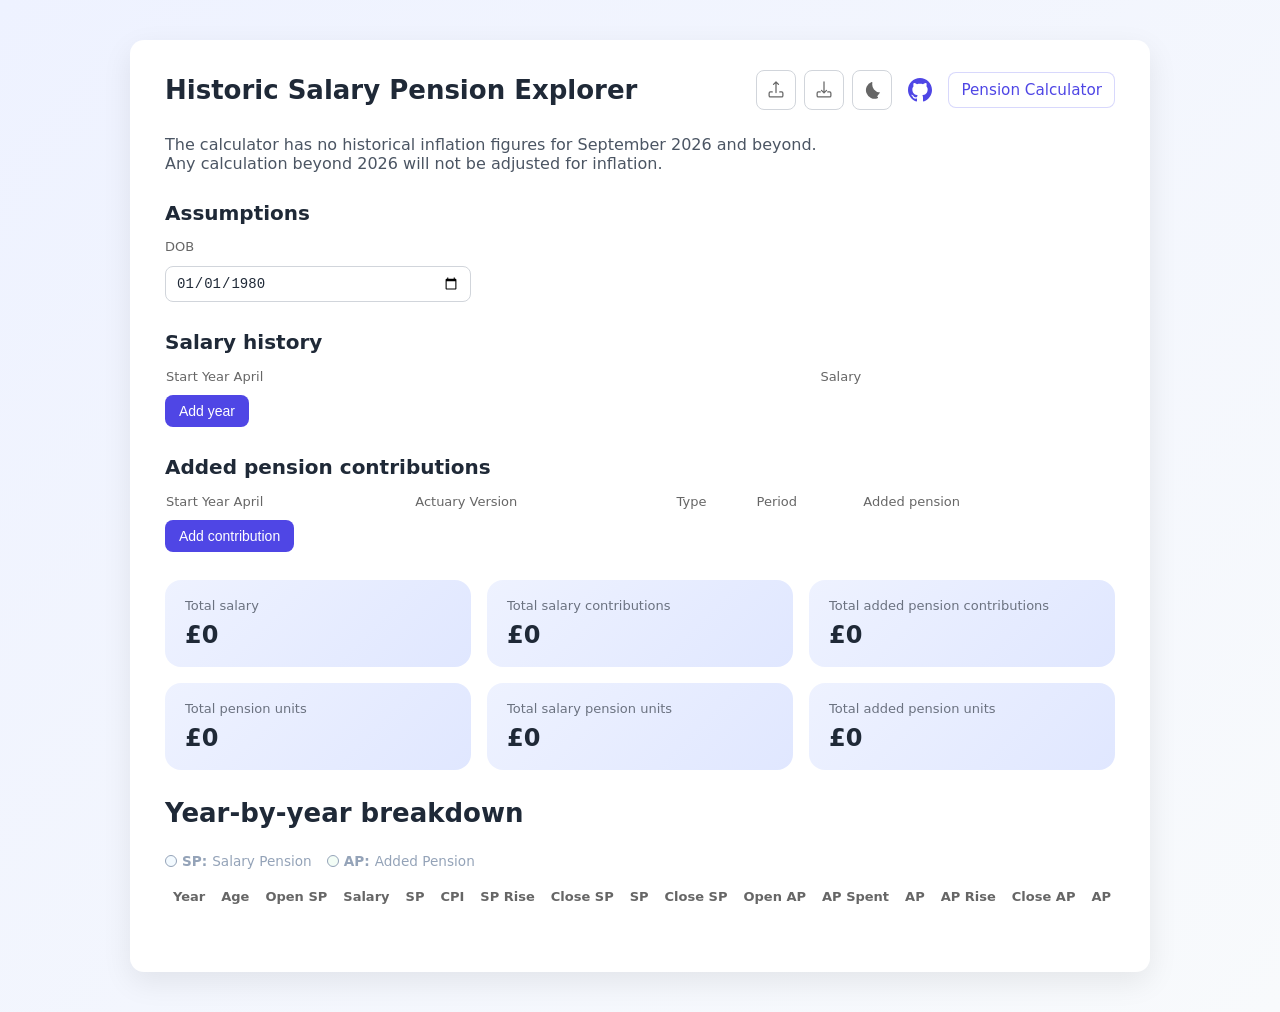
==== historic-salary/index.html @ 80016de7 "added historic contribution from pre 2019" ====
﻿<!DOCTYPE html>
<html lang="en">

<head>
    <meta charset="UTF-8">
    <meta name="viewport" content="width=device-width, initial-scale=1.0">
    <title>Historic Salary Pension Explorer</title>
    <link rel="stylesheet" href="./style.css">
</head>

<body>
    <div class="container">


        <div class="header">
            <h2>Historic Salary Pension Explorer</h2>
            <div style="display: flex; align-items: center; gap: 8px;">

                <!-- HIDDEN INPUT FOR IMPORT -->
                <input type="file" id="importFile" accept=".json" style="display: none;">

                <!-- IMPORT BUTTON -->
                <button type="button" class="theme-toggle" id="importBtn" title="Import Settings">
                    <svg viewBox="0 0 24 24" fill="currentColor" width="24" height="24">
                        <path
                            d="M11.47 1.72a.75.75 0 011.06 0l3 3a.75.75 0 01-1.06 1.06l-1.72-1.72V15a.75.75 0 01-1.5 0V4.06L9.53 5.78a.75.75 0 01-1.06-1.06l3-3zM3 15.75A2.25 2.25 0 015.25 13.5h2.25a.75.75 0 010 1.5H5.25a.75.75 0 00-.75.75v3c0 .414.336.75.75.75h13.5a.75.75 0 00.75-.75v-3a.75.75 0 00-.75-.75h-2.25a.75.75 0 010-1.5h2.25a2.25 2.25 0 012.25 2.25v3a2.25 2.25 0 01-2.25 2.25H5.25A2.25 2.25 0 013 18.75v-3z" />
                    </svg>
                </button>

                <!-- EXPORT BUTTON -->
                <button type="button" class="theme-toggle" id="exportBtn" title="Export Settings">
                    <svg viewBox="0 0 24 24" fill="currentColor" width="24" height="24">
                        <path
                            d="M12 1.5a.75.75 0 01.75.75V13.69l1.72-1.72a.75.75 0 111.06 1.06l-3 3a.75.75 0 01-1.06 0l-3-3a.75.75 0 111.06-1.06l1.72 1.72V2.25A.75.75 0 0112 1.5zM3 15.75A2.25 2.25 0 015.25 13.5h2.25a.75.75 0 010 1.5H5.25a.75.75 0 00-.75.75v3c0 .414.336.75.75.75h13.5a.75.75 0 00.75-.75v-3a.75.75 0 00-.75-.75h-2.25a.75.75 0 010-1.5h2.25a2.25 2.25 0 012.25 2.25v3a2.25 2.25 0 01-2.25 2.25H5.25A2.25 2.25 0 013 18.75v-3z" />
                    </svg>
                </button>

                <!-- EXISTING THEME TOGGLE -->
                <button type="button" class="theme-toggle" id="theme-toggle" title="Toggle dark mode">
                    <svg class="icon-moon" viewBox="0 0 24 24" fill="currentColor" width="24" height="24">
                        <path
                            d="M21.752 15.002A9.718 9.718 0 0112.478 3.34a.75.75 0 00-.926-.941A9.75 9.75 0 1018.6 21.867a.75.75 0 00-.849-1.865z" />
                    </svg>
                    <svg class="icon-sun" viewBox="0 0 24 24" fill="currentColor" width="24" height="24">
                        <path
                            d="M12 2.25a.75.75 0 01.75.75v2.25a.75.75 0 01-1.5 0V3a.75.75 0 01.75-.75zM7.5 12a4.5 4.5 0 119 0 4.5 4.5 0 01-9 0zm11.394-5.834a.75.75 0 00-1.06-1.06l-1.591 1.59a.75.75 0 101.06 1.061l1.591-1.59zM21.75 12a.75.75 0 01-.75.75h-2.25a.75.75 0 010-1.5H21a.75.75 0 01.75.75zM17.834 18.894a.75.75 0 001.06-1.06l-1.59-1.591a.75.75 0 10-1.061 1.06l1.59 1.591zM12 18a.75.75 0 01.75.75V21a.75.75 0 01-1.5 0v-2.25A.75.75 0 0112 18zM7.758 17.303a.75.75 0 00-1.061-1.06l-1.591 1.59a.75.75 0 001.06 1.061l1.591-1.59zM6 12a.75.75 0 01-.75.75H3a.75.75 0 010-1.5h2.25A.75.75 0 016 12zM6.697 7.757a.75.75 0 001.06-1.06l-1.59-1.591a.75.75 0 00-1.061 1.06l1.59 1.591z" />
                    </svg>
                </button>

                <!-- EXISTING GITHUB LINK -->
                <a href="https://github.com/bealesd/alpha-pension" target="_blank" rel="noopener noreferrer"
                    class="github-link" title="View source code on GitHub">
                    <svg width="24" height="24" viewBox="0 0 24 24" fill="currentColor"
                        xmlns="http://www.w3.org/2000/svg">
                        <path
                            d="M12 0c-6.626 0-12 5.373-12 12 0 5.302 3.438 9.8 8.207 11.387.599.111.793-.261.793-.577v-2.234c-3.338.726-4.033-1.416-4.033-1.416-.546-1.387-1.333-1.756-1.333-1.756-1.089-.745.083-.729.083-.729 1.205.084 1.839 1.237 1.839 1.237 1.07 1.834 2.807 1.304 3.492.997.107-.775.418-1.305.762-1.604-2.665-.305-5.467-1.334-5.467-5.931 0-1.311.469-2.381 1.236-3.221-.124-.303-.535-1.524.117-3.176 0 0 1.008-.322 3.301 1.23.957-.266 1.983-.399 3.003-.404 1.02.005 2.047.138 3.006.404 2.291-1.552 3.297-1.23 3.297-1.23.653 1.653.242 2.874.118 3.176.77.84 1.235 1.911 1.235 3.221 0 4.609-2.807 5.624-5.479 5.921.43.372.823 1.102.823 2.222v3.293c0 .319.192.694.801.576 4.765-1.589 8.199-6.086 8.199-11.386 0-6.627-5.373-12-12-12z" />
                    </svg>
                </a>

                <!-- EXISTING SECONDARY LINK -->
                <a href="../index.html" class="secondary-link">Pension Calculator</a>
            </div>
        </div>

        <section class="section">
            <p class="intro" id="inflation-info"></p>
        </section>

        <section class="section">
            <div class="section-heading">
                <h2>Assumptions</h2>
            </div>
            <div class="settings-grid">

                <div class="field">
                    <label>DOB</label>
                    <input type="date" id="dob" value="1980-01-01" min="1977-04-06" max="2020-01-01">
                </div>

            </div>
        </section>

        <section class="section">
            <div class="section-heading">
                <h2>Salary history</h2>
            </div>
            <div class="table-wrapper">
                <table id="salary-table">
                    <thead>
                        <tr>
                            <th>Start Year April</th>
                            <th>Salary</th>
                            <th></th>
                        </tr>
                    </thead>
                    <tbody></tbody>
                </table>
            </div>
            <button id="add-salary-row" class="button">Add year</button>
        </section>

        <section class="section">
            <div class="section-heading">
                <h2>Added pension contributions</h2>
            </div>
            <div class="table-wrapper">
                <table id="added-table">
                    <thead>
                        <tr>
                            <th>Start Year April</th>
                            <th>Actuary Version</th>
                            <th>Type</th>
                            <th>Period</th>
                            <th>Added pension</th>
                            <th></th>
                        </tr>
                    </thead>
                    <tbody></tbody>
                </table>
            </div>
            <button id="add-added-row" class="button">Add contribution</button>
        </section>

        <section class="summary">
            <div class="summary-card">
                <span class="summary-label">Total salary</span>
                <strong id="total-salary">£0</strong>
            </div>
            <div class="summary-card">
                <span class="summary-label">Total salary contributions</span>
                <strong id="total-salary-contributions">£0</strong>
            </div>
            <div class="summary-card">
                <span class="summary-label">Total added pension contributions</span>
                <strong id="total-added">£0</strong>
            </div>
            <div class="summary-card">
                <span class="summary-label">Total pension units</span>
                <strong id="total-combined">£0</strong>
            </div>
            <div class="summary-card">
                <span class="summary-label">Total salary pension units</span>
                <strong id="total-salary-pension">£0</strong>
            </div>
            <div class="summary-card">
                <span class="summary-label">Total added pension units</span>
                <strong id="total-added-pension">£0</strong>
            </div>
        </section>

        <section class="section">
            <h2>Year-by-year breakdown</h2>

            <div class="table-legend">
                <span class="legend-item sp-color"><strong>SP:</strong> Salary Pension</span>
                <span class="legend-item ap-color"><strong>AP:</strong> Added Pension</span>
            </div>

            <div class="table-wrapper">
                <table id="breakdown-table">
                    <thead>
                        <tr>
                            <th class="info">Year</th>
                            <th class="info">Age</th>

                            <th class="sp-info">Open SP</th>
                            <th class="sp-info">Salary</th>
                            <th class="sp-info">SP</th>
                            <th class="sp-info">CPI</th>
                            <th class="sp-info">SP Rise</th>
                            <th class="sp-info">Close SP</th>

                            <th class="sp-info-extra">SP <span data-bind="current-year"></span></th>
                            <th class="sp-info-extra">Close SP <span data-bind="current-year"></span></th>

                            <th class="ap-info">Open AP</th>
                            <th class="ap-info">AP Spent</th>
                            <th class="ap-info">AP</th>
                            <th class="ap-info">AP Rise</th>
                            <th class="ap-info">Close AP</th>

                            <th class="ap-info-extra">AP <span data-bind="current-year"></span></th>
                            <th class="ap-info-extra">Close AP <span data-bind="current-year"></span></th>

                            <th class="info">Pension Increase</th>
                            <th class="info">Total Pension</th>
                        </tr>
                    </thead>
                    <tbody></tbody>
                </table>
            </div>
        </section>
    </div>

    <template id="salary-row">
        <tr>
            <td><input type="number" class="year" value="2024" min="2016" max="2025"></td>
            <td><input type="number" class="salary" value="40000" min="0" step="100"></td>
            <td>
                <button type="button" class="remove-row" title="Remove row">✕</button>
            </td>
        </tr>
    </template>

    <template id="added-row">
        <tr>
            <td><input type="number" class="year" value="2024" min="2016" max="2025"></td>

            <td>
                <select class="actuary-version">
                    <option value="2025-02" selected="selected">2025-02</option>
                    <option value="2019-07">2019-07</option>
                    <option value="2016-04">2016-04</option>
                </select>
            </td>

            <td>
                <select class="type">
                    <option value="self">Self</option>
                    <option value="dependants" selected="selected">Dependants</option>
                </select>
            </td>
            <td>
                <select class="period">
                    <option value="year">Year</option>
                    <option value="month">Month</option>
                </select>
            </td>
            <td><input type="number" class="added" value="0" min="0" step="100"></td>
            <td>
                <button type="button" class="remove-row" title="Remove row">✕</button>
            </td>
        </tr>
    </template>

    <script type="module" src="./historic-salary.js"></script>
</body>

</html>
---- historic-salary/style.css ----
﻿@import "../common.css";

.intro {
    margin: 0;
    color: #4b5563;
    max-width: 680px;
}

.settings-grid {
    display: grid;
    grid-template-columns: repeat(3, minmax(0, 1fr));
    gap: 16px;
    margin-bottom: 18px;
}

.field {
    display: flex;
    flex-direction: column;
    gap: 8px;
}

.table-wrapper {
    overflow-x: auto;
    border-radius: 16px;
    margin-bottom: 10px;
}

table {
    width: 100%;
    border-collapse: collapse;
}

th,
td {
    text-align: left;
}

input[type="number"] {
    width: 100%;
    min-width: 100px;
}

input[type="number"]:focus {
    outline: none;
    border-color: #6366f1;
    box-shadow: 0 0 0 3px rgba(99, 102, 241, 0.12);
}

@media (max-width: 640px) {
    .header {
        flex-direction: column;
        align-items: stretch;
    }

    .section-heading {
        flex-direction: column;
        align-items: stretch;
    }

    .settings-grid {
        grid-template-columns: 1fr;
    }

    .table-wrapper {
        min-width: 0;
    }

    table {
        min-width: 100%;
    }
}

#breakdown-table th,
#breakdown-table td {
    padding: 10px 8px;
    /* border-bottom: 1px solid var(--border-bottom); */
    text-align: right;
    /* Numbers are easier to read right-aligned */
    white-space: nowrap;
}

#breakdown-table th {
    text-align: center;
    position: sticky;
    /* Keeps headers visible when scrolling down */
    top: 0;
    z-index: 10;
    font-weight: 600;
}

/* 3. Apply Colors to Headers using your classes */
/* th.info {
    background-color: var(--bg-info);
}

th.sp-info {
    background-color: var(--bg-sp);
}

th.sp-info-extra {
    background-color: var(--bg-sp-extra);
}

th.ap-info {
    background-color: var(--bg-ap);
} */

/* 4. Apply Colors to Table Cells using column positions */

/* INFO: Cols 1-2 and 16-17 */
#breakdown-table td:nth-child(1),
#breakdown-table td:nth-child(2),
#breakdown-table td:nth-child(16),
#breakdown-table td:nth-child(17) {
    background-color: var(--bg-info);
}

/* SP INFO: Cols 3 to 8 */
#breakdown-table td:nth-child(n+3):nth-child(-n+8) {
    background-color: var(--bg-sp);
}

/* SP EXTRA: Cols 9 to 10 */
#breakdown-table td:nth-child(9),
#breakdown-table td:nth-child(10) {
    background-color: var(--bg-sp-extra);
}

/* AP INFO: Cols 11 to 15 */
#breakdown-table td:nth-child(n+11):nth-child(-n+15) {
    background-color: var(--bg-ap);
}


/* AP EXTRA: Cols 16 to 17 */
#breakdown-table td:nth-child(16),
#breakdown-table td:nth-child(17) {
    background-color: var(--bg-ap-extra);
}


/* 5. Add Vertical Dividers to separate the categories clearly */
/* Targets the last column of every category section */
/* #breakdown-table th:nth-child(2), */
#breakdown-table td:nth-child(2),
/* #breakdown-table th:nth-child(8), */
#breakdown-table td:nth-child(8),
/* #breakdown-table th:nth-child(10), */
#breakdown-table td:nth-child(10),
/* #breakdown-table th:nth-child(15), */
#breakdown-table td:nth-child(15) {
    border-right: 2px solid var(--border-divider);
}

/* Make the first column (Year) sticky on the left */
#breakdown-table th:first-child,
#breakdown-table td:first-child {
    position: sticky;
    left: 0;
    /* Pins it to the left edge */
    background-color: var(--bg-info);
    /* MUST have a solid background */
    /* border-right: 2px solid var(--border-divider); */
    /* A nice border to show it's separate from scrolling content */
}

/* 
   Z-Index Management:
   - Normal table cells: z-index is 0
   - Sticky left column (Year TDs): z-index needs to be above normal cells
   - Normal headers (Top row): z-index is 10 (from our previous CSS)
   - Top-Left Corner (Year TH): Must be above BOTH, so it stays in the corner! 
*/
#breakdown-table td:first-child {
    z-index: 5;
}

#breakdown-table th:first-child {
    z-index: 20;
}

.table-legend {
    display: flex;
    gap: 15px;
    margin-bottom: 10px;
    font-size: 0.85rem;
    color: var(--border-divider);
    /* Uses the grey from previous CSS */
}

.legend-item {
    display: flex;
    align-items: center;
    gap: 5px;
}

/* Optional: Add a little colored dot next to the text */
.legend-item.sp-color::before {
    content: "";
    display: inline-block;
    width: 10px;
    height: 10px;
    border-radius: 50%;
    background-color: var(--bg-sp);
    border: 1px solid var(--border-divider);
}

.legend-item.ap-color::before {
    content: "";
    display: inline-block;
    width: 10px;
    height: 10px;
    border-radius: 50%;
    background-color: var(--bg-ap);
    border: 1px solid var(--border-divider);
}
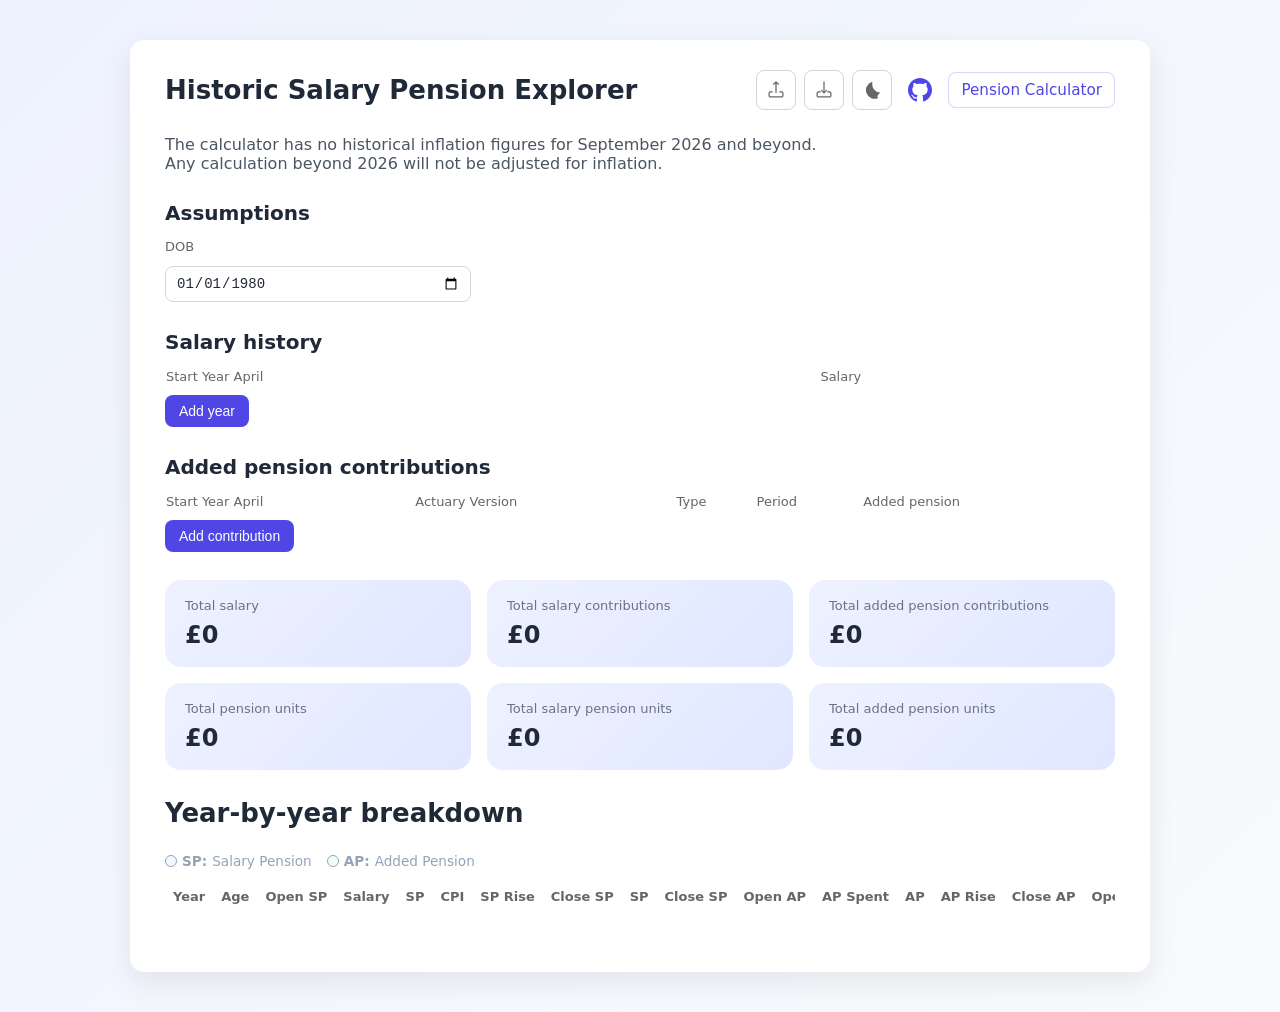
==== commit c3a125bd: "add further breakdown of ap" ====
--- a/historic-salary/index.html
+++ b/historic-salary/index.html
@@ -179,6 +179,18 @@
                             <th class="ap-info">AP Rise</th>
                             <th class="ap-info">Close AP</th>
 
+                            <th class="ap-info">Open AP Self</th>
+                            <th class="ap-info">AP Spent</th>
+                            <th class="ap-info">AP</th>
+                            <th class="ap-info">AP Rise</th>
+                            <th class="ap-info">Close AP Self</th>
+
+                            <th class="ap-info">Open AP Dependent</th>
+                            <th class="ap-info">AP Spent</th>
+                            <th class="ap-info">AP</th>
+                            <th class="ap-info">AP Rise</th>
+                            <th class="ap-info">Close AP Dependent</th>
+
                             <th class="ap-info-extra">AP <span data-bind="current-year"></span></th>
                             <th class="ap-info-extra">Close AP <span data-bind="current-year"></span></th>
 
--- a/historic-salary/style.css
+++ b/historic-salary/style.css
@@ -141,13 +141,9 @@
 
 /* 5. Add Vertical Dividers to separate the categories clearly */
 /* Targets the last column of every category section */
-/* #breakdown-table th:nth-child(2), */
 #breakdown-table td:nth-child(2),
-/* #breakdown-table th:nth-child(8), */
 #breakdown-table td:nth-child(8),
-/* #breakdown-table th:nth-child(10), */
 #breakdown-table td:nth-child(10),
-/* #breakdown-table th:nth-child(15), */
 #breakdown-table td:nth-child(15) {
     border-right: 2px solid var(--border-divider);
 }
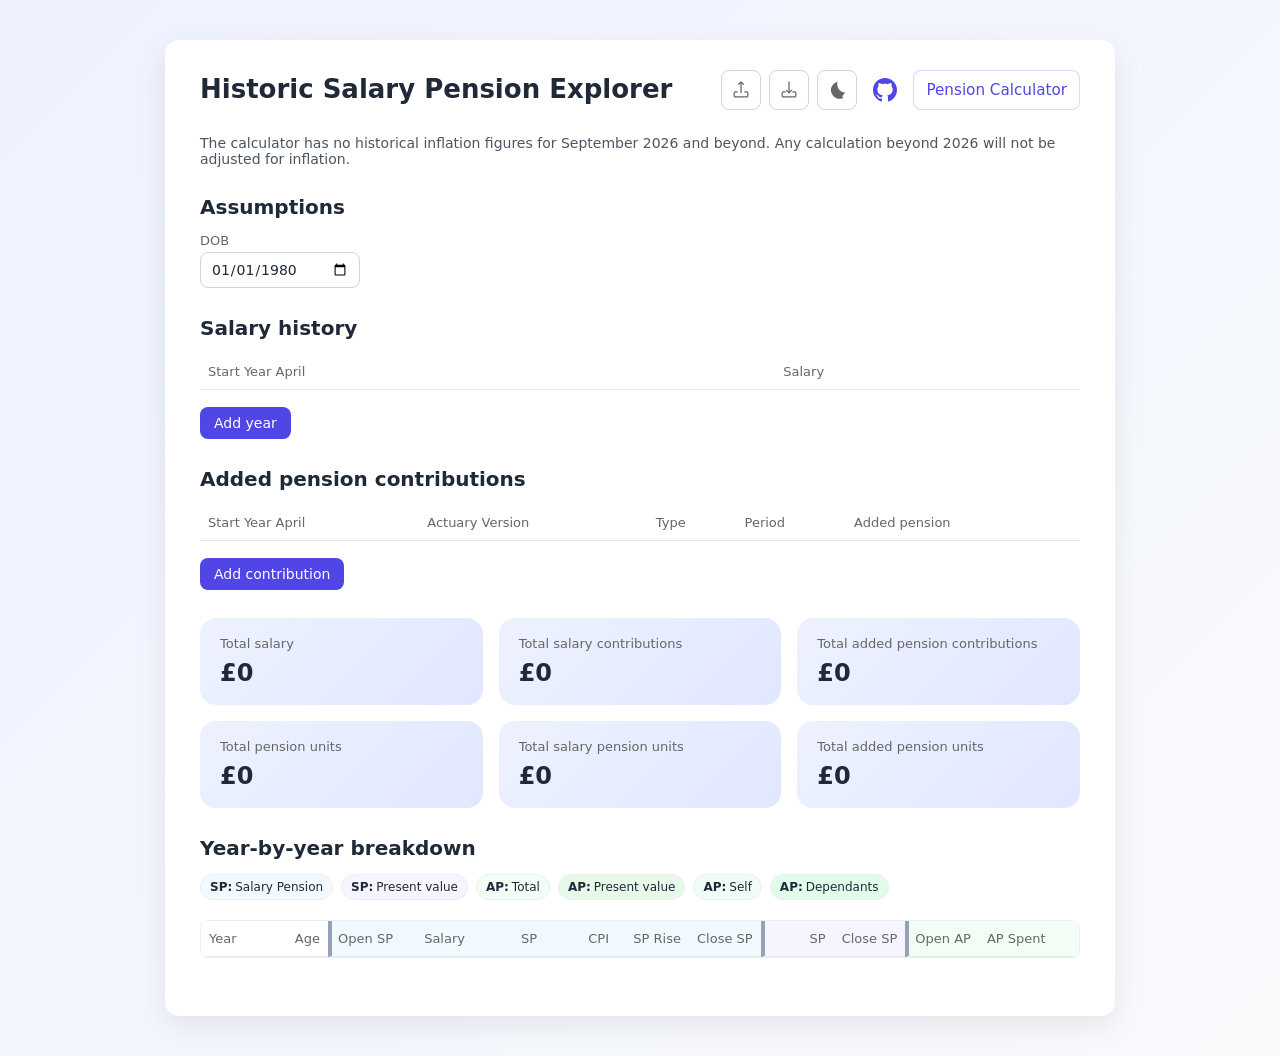
==== commit 14baca8c: "add group filters on table" ====
--- a/historic-salary/index.html
+++ b/historic-salary/index.html
@@ -10,57 +10,44 @@
 
 <body>
     <div class="container">
-
-
-        <div class="header">
-            <h2>Historic Salary Pension Explorer</h2>
-            <div style="display: flex; align-items: center; gap: 8px;">
-
-                <!-- HIDDEN INPUT FOR IMPORT -->
-                <input type="file" id="importFile" accept=".json" style="display: none;">
-
-                <!-- IMPORT BUTTON -->
-                <button type="button" class="theme-toggle" id="importBtn" title="Import Settings">
-                    <svg viewBox="0 0 24 24" fill="currentColor" width="24" height="24">
-                        <path
-                            d="M11.47 1.72a.75.75 0 011.06 0l3 3a.75.75 0 01-1.06 1.06l-1.72-1.72V15a.75.75 0 01-1.5 0V4.06L9.53 5.78a.75.75 0 01-1.06-1.06l3-3zM3 15.75A2.25 2.25 0 015.25 13.5h2.25a.75.75 0 010 1.5H5.25a.75.75 0 00-.75.75v3c0 .414.336.75.75.75h13.5a.75.75 0 00.75-.75v-3a.75.75 0 00-.75-.75h-2.25a.75.75 0 010-1.5h2.25a2.25 2.25 0 012.25 2.25v3a2.25 2.25 0 01-2.25 2.25H5.25A2.25 2.25 0 013 18.75v-3z" />
+        <header class="header">
+            <h1>Historic Salary Pension Explorer</h1>
+
+            <div class="header-actions">
+                <input type="file" id="importFile" accept=".json" hidden>
+
+                <button type="button" class="theme-toggle" id="importBtn" title="Import Settings" aria-label="Import Settings">
+                    <svg viewBox="0 0 24 24" fill="currentColor" width="24" height="24" aria-hidden="true">
+                        <path d="M11.47 1.72a.75.75 0 011.06 0l3 3a.75.75 0 01-1.06 1.06l-1.72-1.72V15a.75.75 0 01-1.5 0V4.06L9.53 5.78a.75.75 0 01-1.06-1.06l3-3zM3 15.75A2.25 2.25 0 015.25 13.5h2.25a.75.75 0 010 1.5H5.25a.75.75 0 00-.75.75v3c0 .414.336.75.75.75h13.5a.75.75 0 00.75-.75v-3a.75.75 0 00-.75-.75h-2.25a.75.75 0 010-1.5h2.25a2.25 2.25 0 012.25 2.25v3a2.25 2.25 0 01-2.25 2.25H5.25A2.25 2.25 0 013 18.75v-3z" />
                     </svg>
                 </button>
 
-                <!-- EXPORT BUTTON -->
-                <button type="button" class="theme-toggle" id="exportBtn" title="Export Settings">
-                    <svg viewBox="0 0 24 24" fill="currentColor" width="24" height="24">
-                        <path
-                            d="M12 1.5a.75.75 0 01.75.75V13.69l1.72-1.72a.75.75 0 111.06 1.06l-3 3a.75.75 0 01-1.06 0l-3-3a.75.75 0 111.06-1.06l1.72 1.72V2.25A.75.75 0 0112 1.5zM3 15.75A2.25 2.25 0 015.25 13.5h2.25a.75.75 0 010 1.5H5.25a.75.75 0 00-.75.75v3c0 .414.336.75.75.75h13.5a.75.75 0 00.75-.75v-3a.75.75 0 00-.75-.75h-2.25a.75.75 0 010-1.5h2.25a2.25 2.25 0 012.25 2.25v3a2.25 2.25 0 01-2.25 2.25H5.25A2.25 2.25 0 013 18.75v-3z" />
+                <button type="button" class="theme-toggle" id="exportBtn" title="Export Settings" aria-label="Export Settings">
+                    <svg viewBox="0 0 24 24" fill="currentColor" width="24" height="24" aria-hidden="true">
+                        <path d="M12 1.5a.75.75 0 01.75.75V13.69l1.72-1.72a.75.75 0 111.06 1.06l-3 3a.75.75 0 01-1.06 0l-3-3a.75.75 0 111.06-1.06l1.72 1.72V2.25A.75.75 0 0112 1.5zM3 15.75A2.25 2.25 0 015.25 13.5h2.25a.75.75 0 010 1.5H5.25a.75.75 0 00-.75.75v3c0 .414.336.75.75.75h13.5a.75.75 0 00.75-.75v-3a.75.75 0 00-.75-.75h-2.25a.75.75 0 010-1.5h2.25a2.25 2.25 0 012.25 2.25v3a2.25 2.25 0 01-2.25 2.25H5.25A2.25 2.25 0 013 18.75v-3z" />
                     </svg>
                 </button>
 
-                <!-- EXISTING THEME TOGGLE -->
-                <button type="button" class="theme-toggle" id="theme-toggle" title="Toggle dark mode">
-                    <svg class="icon-moon" viewBox="0 0 24 24" fill="currentColor" width="24" height="24">
-                        <path
-                            d="M21.752 15.002A9.718 9.718 0 0112.478 3.34a.75.75 0 00-.926-.941A9.75 9.75 0 1018.6 21.867a.75.75 0 00-.849-1.865z" />
-                    </svg>
-                    <svg class="icon-sun" viewBox="0 0 24 24" fill="currentColor" width="24" height="24">
-                        <path
-                            d="M12 2.25a.75.75 0 01.75.75v2.25a.75.75 0 01-1.5 0V3a.75.75 0 01.75-.75zM7.5 12a4.5 4.5 0 119 0 4.5 4.5 0 01-9 0zm11.394-5.834a.75.75 0 00-1.06-1.06l-1.591 1.59a.75.75 0 101.06 1.061l1.591-1.59zM21.75 12a.75.75 0 01-.75.75h-2.25a.75.75 0 010-1.5H21a.75.75 0 01.75.75zM17.834 18.894a.75.75 0 001.06-1.06l-1.59-1.591a.75.75 0 10-1.061 1.06l1.59 1.591zM12 18a.75.75 0 01.75.75V21a.75.75 0 01-1.5 0v-2.25A.75.75 0 0112 18zM7.758 17.303a.75.75 0 00-1.061-1.06l-1.591 1.59a.75.75 0 001.06 1.061l1.591-1.59zM6 12a.75.75 0 01-.75.75H3a.75.75 0 010-1.5h2.25A.75.75 0 016 12zM6.697 7.757a.75.75 0 001.06-1.06l-1.59-1.591a.75.75 0 00-1.061 1.06l1.59 1.591z" />
+                <button type="button" class="theme-toggle" id="theme-toggle" title="Toggle dark mode" aria-label="Toggle dark mode">
+                    <svg class="icon-moon" viewBox="0 0 24 24" fill="currentColor" width="24" height="24" aria-hidden="true">
+                        <path d="M21.752 15.002A9.718 9.718 0 0112.478 3.34a.75.75 0 00-.926-.941A9.75 9.75 0 1018.6 21.867a.75.75 0 00-.849-1.865z" />
+                    </svg>
+                    <svg class="icon-sun" viewBox="0 0 24 24" fill="currentColor" width="24" height="24" aria-hidden="true">
+                        <path d="M12 2.25a.75.75 0 01.75.75v2.25a.75.75 0 01-1.5 0V3a.75.75 0 01.75-.75zM7.5 12a4.5 4.5 0 119 0 4.5 4.5 0 01-9 0zm11.394-5.834a.75.75 0 00-1.06-1.06l-1.591 1.59a.75.75 0 101.06 1.061l1.591-1.59zM21.75 12a.75.75 0 01-.75.75h-2.25a.75.75 0 010-1.5H21a.75.75 0 01.75.75zM17.834 18.894a.75.75 0 001.06-1.06l-1.59-1.591a.75.75 0 10-1.061 1.06l1.59 1.591zM12 18a.75.75 0 01.75.75V21a.75.75 0 01-1.5 0v-2.25A.75.75 0 0112 18zM7.758 17.303a.75.75 0 00-1.061-1.06l-1.591 1.59a.75.75 0 001.06 1.061l1.591-1.59zM6 12a.75.75 0 01-.75.75H3a.75.75 0 010-1.5h2.25A.75.75 0 016 12zM6.697 7.757a.75.75 0 001.06-1.06l-1.59-1.591a.75.75 0 00-1.061 1.06l1.59 1.591z" />
                     </svg>
                 </button>
 
-                <!-- EXISTING GITHUB LINK -->
                 <a href="https://github.com/bealesd/alpha-pension" target="_blank" rel="noopener noreferrer"
-                    class="github-link" title="View source code on GitHub">
-                    <svg width="24" height="24" viewBox="0 0 24 24" fill="currentColor"
+                    class="github-link" title="View source code on GitHub" aria-label="View source code on GitHub">
+                    <svg width="24" height="24" viewBox="0 0 24 24" fill="currentColor" aria-hidden="true"
                         xmlns="http://www.w3.org/2000/svg">
-                        <path
-                            d="M12 0c-6.626 0-12 5.373-12 12 0 5.302 3.438 9.8 8.207 11.387.599.111.793-.261.793-.577v-2.234c-3.338.726-4.033-1.416-4.033-1.416-.546-1.387-1.333-1.756-1.333-1.756-1.089-.745.083-.729.083-.729 1.205.084 1.839 1.237 1.839 1.237 1.07 1.834 2.807 1.304 3.492.997.107-.775.418-1.305.762-1.604-2.665-.305-5.467-1.334-5.467-5.931 0-1.311.469-2.381 1.236-3.221-.124-.303-.535-1.524.117-3.176 0 0 1.008-.322 3.301 1.23.957-.266 1.983-.399 3.003-.404 1.02.005 2.047.138 3.006.404 2.291-1.552 3.297-1.23 3.297-1.23.653 1.653.242 2.874.118 3.176.77.84 1.235 1.911 1.235 3.221 0 4.609-2.807 5.624-5.479 5.921.43.372.823 1.102.823 2.222v3.293c0 .319.192.694.801.576 4.765-1.589 8.199-6.086 8.199-11.386 0-6.627-5.373-12-12-12z" />
+                        <path d="M12 0c-6.626 0-12 5.373-12 12 0 5.302 3.438 9.8 8.207 11.387.599.111.793-.261.793-.577v-2.234c-3.338.726-4.033-1.416-4.033-1.416-.546-1.387-1.333-1.756-1.333-1.756-1.089-.745.083-.729.083-.729 1.205.084 1.839 1.237 1.839 1.237 1.07 1.834 2.807 1.304 3.492.997.107-.775.418-1.305.762-1.604-2.665-.305-5.467-1.334-5.467-5.931 0-1.311.469-2.381 1.236-3.221-.124-.303-.535-1.524.117-3.176 0 0 1.008-.322 3.301 1.23.957-.266 1.983-.399 3.003-.404 1.02.005 2.047.138 3.006.404 2.291-1.552 3.297-1.23 3.297-1.23.653 1.653.242 2.874.118 3.176.77.84 1.235 1.911 1.235 3.221 0 4.609-2.807 5.624-5.479 5.921.43.372.823 1.102.823 2.222v3.293c0 .319.192.694.801.576 4.765-1.589 8.199-6.086 8.199-11.386 0-6.627-5.373-12-12-12z" />
                     </svg>
                 </a>
 
-                <!-- EXISTING SECONDARY LINK -->
                 <a href="../index.html" class="secondary-link">Pension Calculator</a>
             </div>
-        </div>
+        </header>
 
         <section class="section">
             <p class="intro" id="inflation-info"></p>
@@ -70,13 +57,12 @@
             <div class="section-heading">
                 <h2>Assumptions</h2>
             </div>
+
             <div class="settings-grid">
-
                 <div class="field">
-                    <label>DOB</label>
+                    <label for="dob">DOB</label>
                     <input type="date" id="dob" value="1980-01-01" min="1977-04-06" max="2020-01-01">
                 </div>
-
             </div>
         </section>
 
@@ -84,18 +70,20 @@
             <div class="section-heading">
                 <h2>Salary history</h2>
             </div>
-            <div class="table-wrapper">
-                <table id="salary-table">
+
+            <div class="table-wrapper compact-table-wrapper">
+                <table id="salary-table" class="data-table compact-table">
                     <thead>
                         <tr>
                             <th>Start Year April</th>
                             <th>Salary</th>
-                            <th></th>
+                            <th class="actions-column"></th>
                         </tr>
                     </thead>
                     <tbody></tbody>
                 </table>
             </div>
+
             <button id="add-salary-row" class="button">Add year</button>
         </section>
 
@@ -103,8 +91,9 @@
             <div class="section-heading">
                 <h2>Added pension contributions</h2>
             </div>
-            <div class="table-wrapper">
-                <table id="added-table">
+
+            <div class="table-wrapper compact-table-wrapper">
+                <table id="added-table" class="data-table compact-table">
                     <thead>
                         <tr>
                             <th>Start Year April</th>
@@ -112,12 +101,13 @@
                             <th>Type</th>
                             <th>Period</th>
                             <th>Added pension</th>
-                            <th></th>
+                            <th class="actions-column"></th>
                         </tr>
                     </thead>
                     <tbody></tbody>
                 </table>
             </div>
+
             <button id="add-added-row" class="button">Add contribution</button>
         </section>
 
@@ -126,22 +116,27 @@
                 <span class="summary-label">Total salary</span>
                 <strong id="total-salary">£0</strong>
             </div>
+
             <div class="summary-card">
                 <span class="summary-label">Total salary contributions</span>
                 <strong id="total-salary-contributions">£0</strong>
             </div>
+
             <div class="summary-card">
                 <span class="summary-label">Total added pension contributions</span>
                 <strong id="total-added">£0</strong>
             </div>
+
             <div class="summary-card">
                 <span class="summary-label">Total pension units</span>
                 <strong id="total-combined">£0</strong>
             </div>
+
             <div class="summary-card">
                 <span class="summary-label">Total salary pension units</span>
                 <strong id="total-salary-pension">£0</strong>
             </div>
+
             <div class="summary-card">
                 <span class="summary-label">Total added pension units</span>
                 <strong id="total-added-pension">£0</strong>
@@ -149,57 +144,67 @@
         </section>
 
         <section class="section">
-            <h2>Year-by-year breakdown</h2>
+            <div class="section-heading">
+                <h2>Year-by-year breakdown</h2>
+            </div>
 
             <div class="table-legend">
-                <span class="legend-item sp-color"><strong>SP:</strong> Salary Pension</span>
-                <span class="legend-item ap-color"><strong>AP:</strong> Added Pension</span>
-            </div>
-
-            <div class="table-wrapper">
-                <table id="breakdown-table">
-                    <thead>
-                        <tr>
-                            <th class="info">Year</th>
-                            <th class="info">Age</th>
-
-                            <th class="sp-info">Open SP</th>
-                            <th class="sp-info">Salary</th>
-                            <th class="sp-info">SP</th>
-                            <th class="sp-info">CPI</th>
-                            <th class="sp-info">SP Rise</th>
-                            <th class="sp-info">Close SP</th>
-
-                            <th class="sp-info-extra">SP <span data-bind="current-year"></span></th>
-                            <th class="sp-info-extra">Close SP <span data-bind="current-year"></span></th>
-
-                            <th class="ap-info">Open AP</th>
-                            <th class="ap-info">AP Spent</th>
-                            <th class="ap-info">AP</th>
-                            <th class="ap-info">AP Rise</th>
-                            <th class="ap-info">Close AP</th>
-
-                            <th class="ap-info">Open AP Self</th>
-                            <th class="ap-info">AP Spent</th>
-                            <th class="ap-info">AP</th>
-                            <th class="ap-info">AP Rise</th>
-                            <th class="ap-info">Close AP Self</th>
-
-                            <th class="ap-info">Open AP Dependent</th>
-                            <th class="ap-info">AP Spent</th>
-                            <th class="ap-info">AP</th>
-                            <th class="ap-info">AP Rise</th>
-                            <th class="ap-info">Close AP Dependent</th>
-
-                            <th class="ap-info-extra">AP <span data-bind="current-year"></span></th>
-                            <th class="ap-info-extra">Close AP <span data-bind="current-year"></span></th>
-
-                            <th class="info">Pension Increase</th>
-                            <th class="info">Total Pension</th>
-                        </tr>
-                    </thead>
-                    <tbody></tbody>
-                </table>
+                <span class="legend-item legend-sp"><strong>SP:</strong> Salary Pension</span>
+                <span class="legend-item legend-sp-extra"><strong>SP:</strong> Present value</span>
+                <span class="legend-item legend-ap-total"><strong>AP:</strong> Total</span>
+                <span class="legend-item legend-ap-extra"><strong>AP:</strong> Present value</span>
+                <span class="legend-item legend-ap-self"><strong>AP:</strong> Self</span>
+                <span class="legend-item legend-ap-dependants"><strong>AP:</strong> Dependants</span>
+            </div>
+
+            <div id="breakdown-column-controls" class="column-controls" aria-label="Breakdown table column controls"></div>
+
+            <div class="table-wrapper breakdown-wrapper">
+                <div class="breakdown-table-canvas">
+                    <table id="breakdown-table" class="data-table breakdown-table">
+                        <thead>
+                            <tr>
+                                <th class="info group-start sticky-col sticky-year">Year</th>
+                                <th class="info sticky-col sticky-age">Age</th>
+
+                                <th class="sp-info group-start">Open SP</th>
+                                <th class="sp-info">Salary</th>
+                                <th class="sp-info">SP</th>
+                                <th class="sp-info">CPI</th>
+                                <th class="sp-info">SP Rise</th>
+                                <th class="sp-info">Close SP</th>
+
+                                <th class="sp-info-extra group-start">SP <span data-bind="current-year"></span></th>
+                                <th class="sp-info-extra">Close SP <span data-bind="current-year"></span></th>
+
+                                <th class="ap-info ap-total group-start">Open AP</th>
+                                <th class="ap-info ap-total">AP Spent</th>
+                                <th class="ap-info ap-total">AP</th>
+                                <th class="ap-info ap-total">AP Rise</th>
+                                <th class="ap-info ap-total">Close AP</th>
+
+                                <th class="ap-info-extra group-start">AP <span data-bind="current-year"></span></th>
+                                <th class="ap-info-extra">Close AP <span data-bind="current-year"></span></th>
+
+                                <th class="ap-info ap-self group-start">Open AP Self</th>
+                                <th class="ap-info ap-self">AP Spent</th>
+                                <th class="ap-info ap-self">AP</th>
+                                <th class="ap-info ap-self">AP Rise</th>
+                                <th class="ap-info ap-self">Close AP Self</th>
+
+                                <th class="ap-info ap-dependants group-start">Open AP Dependants</th>
+                                <th class="ap-info ap-dependants">AP Spent</th>
+                                <th class="ap-info ap-dependants">AP</th>
+                                <th class="ap-info ap-dependants">AP Rise</th>
+                                <th class="ap-info ap-dependants">Close AP Dependants</th>
+
+                                <th class="info group-start">Pension Increase</th>
+                                <th class="info">Total Pension</th>
+                            </tr>
+                        </thead>
+                        <tbody></tbody>
+                    </table>
+                </div>
             </div>
         </section>
     </div>
@@ -209,7 +214,7 @@
             <td><input type="number" class="year" value="2024" min="2016" max="2025"></td>
             <td><input type="number" class="salary" value="40000" min="0" step="100"></td>
             <td>
-                <button type="button" class="remove-row" title="Remove row">✕</button>
+                <button type="button" class="remove-row" title="Remove row" aria-label="Remove salary row">✕</button>
             </td>
         </tr>
     </template>
@@ -220,7 +225,7 @@
 
             <td>
                 <select class="actuary-version">
-                    <option value="2025-02" selected="selected">2025-02</option>
+                    <option value="2025-02" selected>2025-02</option>
                     <option value="2019-07">2019-07</option>
                     <option value="2016-04">2016-04</option>
                 </select>
@@ -229,18 +234,21 @@
             <td>
                 <select class="type">
                     <option value="self">Self</option>
-                    <option value="dependants" selected="selected">Dependants</option>
+                    <option value="dependants" selected>Dependants</option>
                 </select>
             </td>
+
             <td>
                 <select class="period">
                     <option value="year">Year</option>
                     <option value="month">Month</option>
                 </select>
             </td>
+
             <td><input type="number" class="added" value="0" min="0" step="100"></td>
-            <td>
-                <button type="button" class="remove-row" title="Remove row">✕</button>
+
+            <td>
+                <button type="button" class="remove-row" title="Remove row" aria-label="Remove added pension row">✕</button>
             </td>
         </tr>
     </template>
--- a/historic-salary/style.css
+++ b/historic-salary/style.css
@@ -1,212 +1,694 @@
-﻿@import "../common.css";
+﻿:root {
+    --color-primary: #4f46e5;
+    --color-primary-hover: #4338ca;
+    --color-primary-light: #eef2ff;
+    --color-primary-ring: rgba(79, 70, 229, 0.15);
+
+    --color-text: #1f2937;
+    --color-text-muted: #666;
+    --color-text-help: #4b5563;
+
+    --color-border: #d1d5db;
+    --color-border-light: #f0f0f0;
+    --color-border-table: #eee;
+
+    --color-bg: #ffffff;
+    --color-bg-hover: #fafafa;
+    --color-bg-body-start: #eef2ff;
+    --color-bg-body-end: #f8fafc;
+    --color-bg-forecast-end: #e0e7ff;
+    --color-bg-input: #ffffff;
+
+    --color-shadow: rgba(0, 0, 0, 0.08);
+
+    --color-danger: #dc2626;
+    --color-danger-bg: #fee2e2;
+
+    --radius: 8px;
+    --radius-lg: 14px;
+
+    --font-sm: 13px;
+    --font-base: 14px;
+
+    --card-bg: linear-gradient(135deg, var(--color-primary-light), var(--color-bg-forecast-end));
+
+    --scrollbar-track: #f1f1f1;
+    --scrollbar-thumb: #c1c1c1;
+    --scrollbar-thumb-hover: #a8a8a8;
+
+    --bg-info: #ffffffd4;
+
+    --bg-sp: #f0f9ffd4;
+    --bg-sp-extra: #f5f3ffd4;
+
+    --bg-ap-total: #f0fdf4d4;
+    --bg-ap-self: #ecfdf5d4;
+    --bg-ap-dependants: #dcfce7d4;
+    --bg-ap-extra: #e2f8e4d4;
+
+    --border-bottom: #e2e8f0;
+    --border-divider: #94a3b8;
+}
+
+[data-theme="dark"] {
+    --color-primary: #818cf8;
+    --color-primary-hover: #a5b4fc;
+    --color-primary-light: #1e1b4b;
+    --color-primary-ring: rgba(129, 140, 248, 0.25);
+
+    --color-text: #e2e8f0;
+    --color-text-muted: #94a3b8;
+    --color-text-help: #94a3b8;
+
+    --color-border: #334155;
+    --color-border-light: #1e293b;
+    --color-border-table: #334155;
+
+    --color-bg: #0f172a;
+    --color-bg-hover: #1e293b;
+    --color-bg-body-start: #020617;
+    --color-bg-body-end: #0f172a;
+    --color-bg-forecast-end: #1e1b4b;
+    --color-bg-input: #1e293b;
+
+    --color-shadow: rgba(0, 0, 0, 0.3);
+
+    --color-danger: #f87171;
+    --color-danger-bg: rgba(127, 29, 29, 0.35);
+
+    --scrollbar-track: #2a2a2a;
+    --scrollbar-thumb: #555555;
+    --scrollbar-thumb-hover: #777777;
+
+    --bg-info: #0f172ad4;
+
+    --bg-sp: #172554d4;
+    --bg-sp-extra: #2e1065d4;
+
+    --bg-ap-total: #052e16d4;
+    --bg-ap-self: #064e3bd4;
+    --bg-ap-dependants: #365314d4;
+    --bg-ap-extra: #3b5206d4;
+
+    --border-bottom: #334155;
+    --border-divider: #64748b;
+}
+
+* {
+    box-sizing: border-box;
+}
+
+html {
+    color-scheme: light;
+}
+
+html[data-theme="dark"] {
+    color-scheme: dark;
+}
+
+body {
+    font-family: system-ui, -apple-system, Segoe UI, Roboto, Arial;
+    background: linear-gradient(135deg, var(--color-bg-body-start), var(--color-bg-body-end));
+    color: var(--color-text);
+    margin: 0;
+    padding: 40px;
+    font-size: var(--font-base);
+}
+
+.container {
+    max-width: 950px;
+    margin: auto;
+    background: var(--color-bg);
+    padding: 30px 35px;
+    border-radius: var(--radius-lg);
+    box-shadow: 0 10px 30px var(--color-shadow);
+}
+
+.header {
+    display: flex;
+    justify-content: space-between;
+    align-items: center;
+    gap: 16px;
+    margin-bottom: 25px;
+}
+
+.header h1 {
+    margin: 0;
+    font-size: 26px;
+    line-height: 1.2;
+}
+
+.header-actions {
+    display: flex;
+    align-items: center;
+    justify-content: flex-end;
+    gap: 8px;
+    flex-wrap: wrap;
+}
+
+h2 {
+    margin-top: 0;
+    margin-bottom: 25px;
+    font-size: 26px;
+}
+
+h3 {
+    margin-bottom: 10px;
+}
+
+button,
+.button {
+    background: var(--color-primary);
+    color: white;
+    border: none;
+    padding: 8px 14px;
+    border-radius: var(--radius);
+    cursor: pointer;
+    font-size: var(--font-base);
+    font-family: inherit;
+}
+
+button:hover,
+.button:hover {
+    background: var(--color-primary-hover);
+}
+
+button:focus-visible,
+a:focus-visible,
+input:focus-visible,
+select:focus-visible {
+    outline: 3px solid var(--color-primary-ring);
+    outline-offset: 2px;
+}
+
+input,
+select {
+    padding: 8px 10px;
+    border: 1px solid var(--color-border);
+    border-radius: var(--radius);
+    font-size: var(--font-base);
+    font-family: inherit;
+    transition: 0.2s;
+    box-sizing: border-box;
+    background: var(--color-bg-input);
+    color: var(--color-text);
+}
+
+input:hover,
+select:hover {
+    border-color: var(--color-primary);
+}
+
+label {
+    font-size: var(--font-sm);
+    color: var(--color-text-muted);
+    margin-bottom: 4px;
+}
+
+.help-text {
+    display: block;
+    margin-top: 6px;
+    font-size: 12px;
+    color: var(--color-text-help);
+    line-height: 1.4;
+}
+
+.secondary-link {
+    display: inline-flex;
+    align-items: center;
+    justify-content: center;
+    padding: 8px 12px;
+    min-height: 40px;
+    border-radius: var(--radius);
+    border: 1px solid rgba(99, 102, 241, 0.25);
+    color: var(--color-primary);
+    text-decoration: none;
+    background: var(--color-bg);
+    transition: all 0.2s;
+    font-size: 0.95rem;
+    white-space: nowrap;
+}
+
+.secondary-link:hover {
+    background: rgba(99, 102, 241, 0.1);
+    color: var(--color-primary-hover);
+}
+
+.theme-toggle {
+    background: none;
+    border: 1px solid var(--color-border);
+    color: var(--color-text-muted);
+    width: 40px;
+    height: 40px;
+    border-radius: var(--radius);
+    cursor: pointer;
+    display: flex;
+    align-items: center;
+    justify-content: center;
+    padding: 0;
+    transition: all 0.2s;
+    flex-shrink: 0;
+}
+
+.theme-toggle:hover {
+    background: var(--color-primary-light);
+    color: var(--color-primary);
+    border-color: var(--color-primary);
+}
+
+.theme-toggle svg {
+    width: 20px;
+    height: 20px;
+}
+
+[data-theme="dark"] .theme-toggle .icon-moon {
+    display: none;
+}
+
+[data-theme="dark"] .theme-toggle .icon-sun {
+    display: block;
+}
+
+.theme-toggle .icon-sun {
+    display: none;
+}
+
+.theme-toggle .icon-moon {
+    display: block;
+}
+
+.github-link {
+    display: flex;
+    align-items: center;
+    justify-content: center;
+    width: 40px;
+    height: 40px;
+    border-radius: var(--radius);
+    color: var(--color-primary);
+    transition: all 0.2s;
+    flex-shrink: 0;
+}
+
+.github-link:hover {
+    background-color: var(--color-primary-light);
+    color: var(--color-primary-hover);
+}
+
+.github-link svg {
+    width: 24px;
+    height: 24px;
+}
+
+.section {
+    margin-bottom: 28px;
+}
+
+.section-heading {
+    display: flex;
+    justify-content: space-between;
+    align-items: center;
+    margin-bottom: 14px;
+    gap: 16px;
+}
+
+.section-heading h2 {
+    margin: 0;
+    font-size: 20px;
+}
 
 .intro {
     margin: 0;
-    color: #4b5563;
-    max-width: 680px;
+    color: var(--color-text-help);
 }
 
 .settings-grid {
+    display: grid;
+    grid-template-columns: repeat(auto-fit, minmax(160px, max-content));
+    gap: 16px;
+}
+
+.field {
+    display: flex;
+    flex-direction: column;
+}
+
+.table-wrapper {
+    max-width: 100%;
+    overflow-x: auto;
+    margin-bottom: 14px;
+}
+
+.compact-table-wrapper {
+    display: inline-block;
+    max-width: 100%;
+}
+
+.data-table {
+    border-collapse: collapse;
+    background: var(--color-bg);
+}
+
+.data-table th {
+    font-size: var(--font-sm);
+    font-weight: 400;
+    color: var(--color-text-muted);
+    background: transparent;
+}
+
+.data-table th,
+.data-table td {
+    padding: 10px 8px;
+    border-bottom: 1px solid var(--border-bottom);
+    vertical-align: middle;
+    white-space: nowrap;
+}
+
+.data-table tbody tr:hover td {
+    background: var(--color-bg-hover);
+}
+
+th, td {
+    text-align: left;
+}
+
+td input {
+    width: 100%;
+}
+
+.actions-column {
+    width: 1%;
+}
+
+.remove-row {
+    background: none;
+    color: var(--color-text-muted);
+    border: 1px solid var(--color-border);
+    padding: 4px 8px;
+    border-radius: var(--radius);
+    cursor: pointer;
+    font-size: var(--font-base);
+    transition: 0.2s;
+}
+
+.remove-row:hover {
+    background: var(--color-danger-bg);
+    color: var(--color-danger);
+    border-color: var(--color-danger);
+}
+
+.summary {
     display: grid;
     grid-template-columns: repeat(3, minmax(0, 1fr));
     gap: 16px;
-    margin-bottom: 18px;
-}
-
-.field {
-    display: flex;
-    flex-direction: column;
+    margin-bottom: 28px;
+}
+
+.summary-card {
+    background: var(--card-bg);
+    border-radius: 16px;
+    padding: 18px 20px;
+}
+
+.summary-label {
+    display: block;
+    margin-bottom: 8px;
+    color: var(--color-text-muted);
+    font-size: 13px;
+}
+
+.summary-card strong {
+    font-size: 24px;
+}
+
+.table-legend {
+    display: flex;
+    flex-wrap: wrap;
     gap: 8px;
-}
-
-.table-wrapper {
-    overflow-x: auto;
-    border-radius: 16px;
     margin-bottom: 10px;
 }
 
-table {
+.legend-item {
+    display: inline-flex;
+    align-items: center;
+    gap: 3px;
+    min-height: 26px;
+    padding: 4px 9px;
+    border: 1px solid var(--color-border-table);
+    border-radius: 999px;
+    font-size: 12px;
+    color: var(--color-text);
+}
+
+.legend-sp {
+    background: var(--bg-sp);
+}
+
+.legend-sp-extra {
+    background: var(--bg-sp-extra);
+}
+
+.legend-ap-total {
+    background: var(--bg-ap-total);
+}
+
+.legend-ap-self {
+    background: var(--bg-ap-self);
+}
+
+.legend-ap-dependants {
+    background: var(--bg-ap-dependants);
+}
+
+.legend-ap-extra {
+    background: var(--bg-ap-extra);
+}
+
+.column-controls {
+    display: flex;
+    flex-wrap: wrap;
+    align-items: center;
+    gap: 6px;
+    margin: 0 0 10px;
+    padding: 0;
+    border: 0;
+    background: transparent;
+}
+
+.column-toggle {
+    display: inline-flex;
+    align-items: center;
+    gap: 5px;
+    width: auto;
+    max-width: max-content;
+    min-height: 24px;
+    padding: 3px 8px;
+    border: 1px solid var(--color-border);
+    border-radius: 999px;
+    color: var(--color-text-muted);
+    background: var(--color-bg);
+    font-size: 12px;
+    line-height: 1;
+    cursor: pointer;
+    user-select: none;
+}
+
+.column-toggle:hover {
+    color: var(--color-primary);
+    border-color: var(--color-primary);
+    background: var(--color-primary-light);
+}
+
+.column-toggle input[type="checkbox"] {
+    width: 13px;
+    height: 13px;
+    min-width: 13px;
+    min-height: 13px;
+    margin: 0;
+    padding: 0;
+    flex: 0 0 auto;
+    accent-color: var(--color-primary);
+}
+
+.breakdown-wrapper {
     width: 100%;
-    border-collapse: collapse;
-}
-
-th,
-td {
+    max-height: 75vh;
+    overflow: auto;
+    border: 1px solid var(--color-border-table);
+    border-radius: var(--radius);
+}
+
+/*
+   Keeps the horizontal scroll area stable without forcing visible columns
+   to stretch when many groups are hidden.
+*/
+.breakdown-table-canvas {
+    min-width: 2200px;
+}
+
+/*
+   The table itself sizes to visible content.
+   So Info-only does not become two huge columns.
+*/
+.breakdown-table {
+    width: max-content;
+    min-width: 0;
+    table-layout: auto;
+}
+
+.breakdown-table th,
+.breakdown-table td {
+    min-width: 72px;
+    max-width: 150px;
+    padding: 10px 8px;
+    text-align: right;
+    white-space: nowrap;
+}
+
+.breakdown-table th:first-child,
+.breakdown-table td:first-child {
     text-align: left;
 }
 
-input[type="number"] {
-    width: 100%;
-    min-width: 100px;
-}
-
-input[type="number"]:focus {
-    outline: none;
-    border-color: #6366f1;
-    box-shadow: 0 0 0 3px rgba(99, 102, 241, 0.12);
-}
-
-@media (max-width: 640px) {
-    .header {
-        flex-direction: column;
-        align-items: stretch;
-    }
-
-    .section-heading {
-        flex-direction: column;
-        align-items: stretch;
-    }
-
-    .settings-grid {
-        grid-template-columns: 1fr;
-    }
-
-    .table-wrapper {
-        min-width: 0;
-    }
-
-    table {
-        min-width: 100%;
-    }
-}
-
-#breakdown-table th,
-#breakdown-table td {
-    padding: 10px 8px;
-    /* border-bottom: 1px solid var(--border-bottom); */
-    text-align: right;
-    /* Numbers are easier to read right-aligned */
-    white-space: nowrap;
-}
-
-#breakdown-table th {
-    text-align: center;
+.breakdown-table .sticky-year {
+    width: 72px;
+    min-width: 72px;
+    max-width: 72px;
+}
+
+.breakdown-table .sticky-age {
+    width: 56px;
+    min-width: 56px;
+    max-width: 56px;
+}
+
+/* Sticky header */
+.breakdown-table thead th {
     position: sticky;
-    /* Keeps headers visible when scrolling down */
     top: 0;
-    z-index: 10;
-    font-weight: 600;
-}
-
-/* 3. Apply Colors to Headers using your classes */
-/* th.info {
-    background-color: var(--bg-info);
-}
-
-th.sp-info {
-    background-color: var(--bg-sp);
-}
-
-th.sp-info-extra {
-    background-color: var(--bg-sp-extra);
-}
-
-th.ap-info {
-    background-color: var(--bg-ap);
-} */
-
-/* 4. Apply Colors to Table Cells using column positions */
-
-/* INFO: Cols 1-2 and 16-17 */
-#breakdown-table td:nth-child(1),
-#breakdown-table td:nth-child(2),
-#breakdown-table td:nth-child(16),
-#breakdown-table td:nth-child(17) {
-    background-color: var(--bg-info);
-}
-
-/* SP INFO: Cols 3 to 8 */
-#breakdown-table td:nth-child(n+3):nth-child(-n+8) {
-    background-color: var(--bg-sp);
-}
-
-/* SP EXTRA: Cols 9 to 10 */
-#breakdown-table td:nth-child(9),
-#breakdown-table td:nth-child(10) {
-    background-color: var(--bg-sp-extra);
-}
-
-/* AP INFO: Cols 11 to 15 */
-#breakdown-table td:nth-child(n+11):nth-child(-n+15) {
-    background-color: var(--bg-ap);
-}
-
-
-/* AP EXTRA: Cols 16 to 17 */
-#breakdown-table td:nth-child(16),
-#breakdown-table td:nth-child(17) {
-    background-color: var(--bg-ap-extra);
-}
-
-
-/* 5. Add Vertical Dividers to separate the categories clearly */
-/* Targets the last column of every category section */
-#breakdown-table td:nth-child(2),
-#breakdown-table td:nth-child(8),
-#breakdown-table td:nth-child(10),
-#breakdown-table td:nth-child(15) {
-    border-right: 2px solid var(--border-divider);
-}
-
-/* Make the first column (Year) sticky on the left */
-#breakdown-table th:first-child,
-#breakdown-table td:first-child {
+    z-index: 5;
+}
+
+/* Sticky Year/Age columns */
+.breakdown-table .sticky-col {
     position: sticky;
+    z-index: 4;
+}
+
+.breakdown-table thead .sticky-col {
+    z-index: 8;
+}
+
+.breakdown-table .sticky-year {
     left: 0;
-    /* Pins it to the left edge */
-    background-color: var(--bg-info);
-    /* MUST have a solid background */
-    /* border-right: 2px solid var(--border-divider); */
-    /* A nice border to show it's separate from scrolling content */
-}
-
-/* 
-   Z-Index Management:
-   - Normal table cells: z-index is 0
-   - Sticky left column (Year TDs): z-index needs to be above normal cells
-   - Normal headers (Top row): z-index is 10 (from our previous CSS)
-   - Top-Left Corner (Year TH): Must be above BOTH, so it stays in the corner! 
-*/
-#breakdown-table td:first-child {
-    z-index: 5;
-}
-
-#breakdown-table th:first-child {
-    z-index: 20;
-}
-
-.table-legend {
-    display: flex;
-    gap: 15px;
-    margin-bottom: 10px;
-    font-size: 0.85rem;
-    color: var(--border-divider);
-    /* Uses the grey from previous CSS */
-}
-
-.legend-item {
-    display: flex;
-    align-items: center;
-    gap: 5px;
-}
-
-/* Optional: Add a little colored dot next to the text */
-.legend-item.sp-color::before {
-    content: "";
-    display: inline-block;
+}
+
+.breakdown-table .sticky-age {
+    left: 72px;
+}
+
+.breakdown-table .info {
+    background: var(--bg-info);
+}
+
+.breakdown-table .sp-info {
+    background: var(--bg-sp);
+}
+
+.breakdown-table .sp-info-extra {
+    background: var(--bg-sp-extra);
+}
+
+.breakdown-table .ap-total {
+    background: var(--bg-ap-total);
+}
+
+.breakdown-table .ap-self {
+    background: var(--bg-ap-self);
+}
+
+.breakdown-table .ap-dependants {
+    background: var(--bg-ap-dependants);
+}
+
+.breakdown-table .ap-info-extra {
+    background: var(--bg-ap-extra);
+}
+
+.breakdown-table .group-start {
+    border-left: 2px solid var(--border-divider);
+    box-shadow: inset 2px 0 0 var(--border-divider);
+}
+
+.breakdown-table .sticky-year.group-start {
+    border-left: 0;
+    box-shadow: none;
+}
+
+.breakdown-table tbody tr:hover td {
+    filter: brightness(0.985);
+}
+
+[data-theme="dark"] .breakdown-table tbody tr:hover td {
+    filter: brightness(1.14);
+}
+
+::-webkit-scrollbar {
     width: 10px;
     height: 10px;
-    border-radius: 50%;
-    background-color: var(--bg-sp);
-    border: 1px solid var(--border-divider);
-}
-
-.legend-item.ap-color::before {
-    content: "";
-    display: inline-block;
-    width: 10px;
-    height: 10px;
-    border-radius: 50%;
-    background-color: var(--bg-ap);
-    border: 1px solid var(--border-divider);
+}
+
+::-webkit-scrollbar-track {
+    background: var(--scrollbar-track);
+    border-radius: 8px;
+}
+
+::-webkit-scrollbar-thumb {
+    background-color: var(--scrollbar-thumb);
+    border-radius: 8px;
+    border: 2px solid var(--scrollbar-track);
+}
+
+::-webkit-scrollbar-thumb:hover {
+    background-color: var(--scrollbar-thumb-hover);
+}
+
+::-webkit-scrollbar-corner {
+    background: var(--scrollbar-track);
+}
+
+@media (max-width: 860px) {
+    body {
+        padding: 20px;
+    }
+
+    .container {
+        padding: 24px;
+    }
+
+    .header {
+        align-items: flex-start;
+        flex-direction: column;
+    }
+
+    .header-actions {
+        justify-content: flex-start;
+    }
+
+    .summary {
+        grid-template-columns: 1fr;
+    }
+}
+
+@media (max-width: 520px) {
+    body {
+        padding: 12px;
+    }
+
+    .container {
+        padding: 18px;
+    }
+
+    .header h1 {
+        font-size: 22px;
+    }
 }
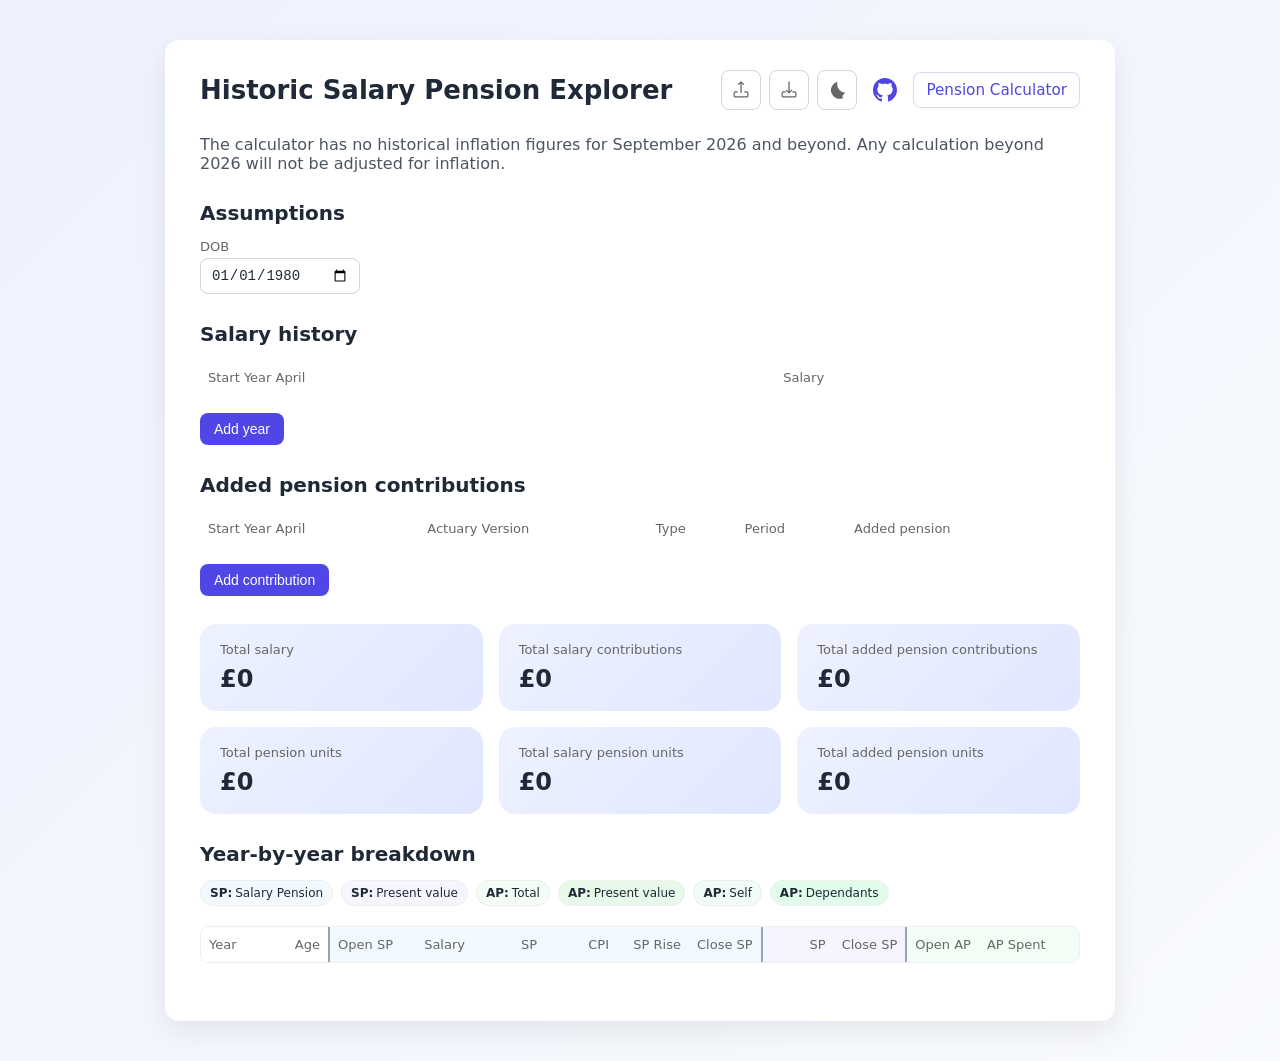
==== commit d7a6d5f9: "fix styling on overview table" ====
--- a/historic-salary/index.html
+++ b/historic-salary/index.html
@@ -11,7 +11,7 @@
 <body>
     <div class="container">
         <header class="header">
-            <h1>Historic Salary Pension Explorer</h1>
+            <h2>Historic Salary Pension Explorer</h2>
 
             <div class="header-actions">
                 <input type="file" id="importFile" accept=".json" hidden>
--- a/historic-salary/style.css
+++ b/historic-salary/style.css
@@ -1,141 +1,33 @@
-﻿:root {
-    --color-primary: #4f46e5;
-    --color-primary-hover: #4338ca;
-    --color-primary-light: #eef2ff;
-    --color-primary-ring: rgba(79, 70, 229, 0.15);
-
-    --color-text: #1f2937;
-    --color-text-muted: #666;
-    --color-text-help: #4b5563;
-
-    --color-border: #d1d5db;
-    --color-border-light: #f0f0f0;
-    --color-border-table: #eee;
-
-    --color-bg: #ffffff;
-    --color-bg-hover: #fafafa;
-    --color-bg-body-start: #eef2ff;
-    --color-bg-body-end: #f8fafc;
-    --color-bg-forecast-end: #e0e7ff;
-    --color-bg-input: #ffffff;
-
-    --color-shadow: rgba(0, 0, 0, 0.08);
-
+﻿@import "../common.css";
+
+:root {
     --color-danger: #dc2626;
     --color-danger-bg: #fee2e2;
 
-    --radius: 8px;
-    --radius-lg: 14px;
-
-    --font-sm: 13px;
-    --font-base: 14px;
-
-    --card-bg: linear-gradient(135deg, var(--color-primary-light), var(--color-bg-forecast-end));
-
-    --scrollbar-track: #f1f1f1;
-    --scrollbar-thumb: #c1c1c1;
-    --scrollbar-thumb-hover: #a8a8a8;
-
     --bg-info: #ffffffd4;
-
     --bg-sp: #f0f9ffd4;
     --bg-sp-extra: #f5f3ffd4;
-
     --bg-ap-total: #f0fdf4d4;
     --bg-ap-self: #ecfdf5d4;
     --bg-ap-dependants: #dcfce7d4;
     --bg-ap-extra: #e2f8e4d4;
-
-    --border-bottom: #e2e8f0;
-    --border-divider: #94a3b8;
 }
 
 [data-theme="dark"] {
-    --color-primary: #818cf8;
-    --color-primary-hover: #a5b4fc;
-    --color-primary-light: #1e1b4b;
-    --color-primary-ring: rgba(129, 140, 248, 0.25);
-
-    --color-text: #e2e8f0;
-    --color-text-muted: #94a3b8;
-    --color-text-help: #94a3b8;
-
-    --color-border: #334155;
-    --color-border-light: #1e293b;
-    --color-border-table: #334155;
-
-    --color-bg: #0f172a;
-    --color-bg-hover: #1e293b;
-    --color-bg-body-start: #020617;
-    --color-bg-body-end: #0f172a;
-    --color-bg-forecast-end: #1e1b4b;
-    --color-bg-input: #1e293b;
-
-    --color-shadow: rgba(0, 0, 0, 0.3);
-
     --color-danger: #f87171;
     --color-danger-bg: rgba(127, 29, 29, 0.35);
 
-    --scrollbar-track: #2a2a2a;
-    --scrollbar-thumb: #555555;
-    --scrollbar-thumb-hover: #777777;
-
     --bg-info: #0f172ad4;
-
     --bg-sp: #172554d4;
     --bg-sp-extra: #2e1065d4;
-
     --bg-ap-total: #052e16d4;
     --bg-ap-self: #064e3bd4;
     --bg-ap-dependants: #365314d4;
     --bg-ap-extra: #3b5206d4;
-
-    --border-bottom: #334155;
-    --border-divider: #64748b;
 }
 
 * {
     box-sizing: border-box;
-}
-
-html {
-    color-scheme: light;
-}
-
-html[data-theme="dark"] {
-    color-scheme: dark;
-}
-
-body {
-    font-family: system-ui, -apple-system, Segoe UI, Roboto, Arial;
-    background: linear-gradient(135deg, var(--color-bg-body-start), var(--color-bg-body-end));
-    color: var(--color-text);
-    margin: 0;
-    padding: 40px;
-    font-size: var(--font-base);
-}
-
-.container {
-    max-width: 950px;
-    margin: auto;
-    background: var(--color-bg);
-    padding: 30px 35px;
-    border-radius: var(--radius-lg);
-    box-shadow: 0 10px 30px var(--color-shadow);
-}
-
-.header {
-    display: flex;
-    justify-content: space-between;
-    align-items: center;
-    gap: 16px;
-    margin-bottom: 25px;
-}
-
-.header h1 {
-    margin: 0;
-    font-size: 26px;
-    line-height: 1.2;
 }
 
 .header-actions {
@@ -146,33 +38,6 @@
     flex-wrap: wrap;
 }
 
-h2 {
-    margin-top: 0;
-    margin-bottom: 25px;
-    font-size: 26px;
-}
-
-h3 {
-    margin-bottom: 10px;
-}
-
-button,
-.button {
-    background: var(--color-primary);
-    color: white;
-    border: none;
-    padding: 8px 14px;
-    border-radius: var(--radius);
-    cursor: pointer;
-    font-size: var(--font-base);
-    font-family: inherit;
-}
-
-button:hover,
-.button:hover {
-    background: var(--color-primary-hover);
-}
-
 button:focus-visible,
 a:focus-visible,
 input:focus-visible,
@@ -181,139 +46,9 @@
     outline-offset: 2px;
 }
 
-input,
-select {
-    padding: 8px 10px;
-    border: 1px solid var(--color-border);
-    border-radius: var(--radius);
-    font-size: var(--font-base);
-    font-family: inherit;
-    transition: 0.2s;
-    box-sizing: border-box;
-    background: var(--color-bg-input);
-    color: var(--color-text);
-}
-
 input:hover,
 select:hover {
     border-color: var(--color-primary);
-}
-
-label {
-    font-size: var(--font-sm);
-    color: var(--color-text-muted);
-    margin-bottom: 4px;
-}
-
-.help-text {
-    display: block;
-    margin-top: 6px;
-    font-size: 12px;
-    color: var(--color-text-help);
-    line-height: 1.4;
-}
-
-.secondary-link {
-    display: inline-flex;
-    align-items: center;
-    justify-content: center;
-    padding: 8px 12px;
-    min-height: 40px;
-    border-radius: var(--radius);
-    border: 1px solid rgba(99, 102, 241, 0.25);
-    color: var(--color-primary);
-    text-decoration: none;
-    background: var(--color-bg);
-    transition: all 0.2s;
-    font-size: 0.95rem;
-    white-space: nowrap;
-}
-
-.secondary-link:hover {
-    background: rgba(99, 102, 241, 0.1);
-    color: var(--color-primary-hover);
-}
-
-.theme-toggle {
-    background: none;
-    border: 1px solid var(--color-border);
-    color: var(--color-text-muted);
-    width: 40px;
-    height: 40px;
-    border-radius: var(--radius);
-    cursor: pointer;
-    display: flex;
-    align-items: center;
-    justify-content: center;
-    padding: 0;
-    transition: all 0.2s;
-    flex-shrink: 0;
-}
-
-.theme-toggle:hover {
-    background: var(--color-primary-light);
-    color: var(--color-primary);
-    border-color: var(--color-primary);
-}
-
-.theme-toggle svg {
-    width: 20px;
-    height: 20px;
-}
-
-[data-theme="dark"] .theme-toggle .icon-moon {
-    display: none;
-}
-
-[data-theme="dark"] .theme-toggle .icon-sun {
-    display: block;
-}
-
-.theme-toggle .icon-sun {
-    display: none;
-}
-
-.theme-toggle .icon-moon {
-    display: block;
-}
-
-.github-link {
-    display: flex;
-    align-items: center;
-    justify-content: center;
-    width: 40px;
-    height: 40px;
-    border-radius: var(--radius);
-    color: var(--color-primary);
-    transition: all 0.2s;
-    flex-shrink: 0;
-}
-
-.github-link:hover {
-    background-color: var(--color-primary-light);
-    color: var(--color-primary-hover);
-}
-
-.github-link svg {
-    width: 24px;
-    height: 24px;
-}
-
-.section {
-    margin-bottom: 28px;
-}
-
-.section-heading {
-    display: flex;
-    justify-content: space-between;
-    align-items: center;
-    margin-bottom: 14px;
-    gap: 16px;
-}
-
-.section-heading h2 {
-    margin: 0;
-    font-size: 20px;
 }
 
 .intro {
@@ -358,7 +93,6 @@
 .data-table th,
 .data-table td {
     padding: 10px 8px;
-    border-bottom: 1px solid var(--border-bottom);
     vertical-align: middle;
     white-space: nowrap;
 }
@@ -377,47 +111,6 @@
 
 .actions-column {
     width: 1%;
-}
-
-.remove-row {
-    background: none;
-    color: var(--color-text-muted);
-    border: 1px solid var(--color-border);
-    padding: 4px 8px;
-    border-radius: var(--radius);
-    cursor: pointer;
-    font-size: var(--font-base);
-    transition: 0.2s;
-}
-
-.remove-row:hover {
-    background: var(--color-danger-bg);
-    color: var(--color-danger);
-    border-color: var(--color-danger);
-}
-
-.summary {
-    display: grid;
-    grid-template-columns: repeat(3, minmax(0, 1fr));
-    gap: 16px;
-    margin-bottom: 28px;
-}
-
-.summary-card {
-    background: var(--card-bg);
-    border-radius: 16px;
-    padding: 18px 20px;
-}
-
-.summary-label {
-    display: block;
-    margin-bottom: 8px;
-    color: var(--color-text-muted);
-    font-size: 13px;
-}
-
-.summary-card strong {
-    font-size: 24px;
 }
 
 .table-legend {
@@ -517,31 +210,15 @@
     border-radius: var(--radius);
 }
 
-/*
-   Keeps the horizontal scroll area stable without forcing visible columns
-   to stretch when many groups are hidden.
-*/
-.breakdown-table-canvas {
-    min-width: 2200px;
-}
-
-/*
-   The table itself sizes to visible content.
-   So Info-only does not become two huge columns.
-*/
 .breakdown-table {
-    width: max-content;
-    min-width: 0;
-    table-layout: auto;
+    border-right: 1px solid var(--color-border-table);
 }
 
 .breakdown-table th,
 .breakdown-table td {
     min-width: 72px;
     max-width: 150px;
-    padding: 10px 8px;
     text-align: right;
-    white-space: nowrap;
 }
 
 .breakdown-table th:first-child,
@@ -616,12 +293,10 @@
 
 .breakdown-table .group-start {
     border-left: 2px solid var(--border-divider);
-    box-shadow: inset 2px 0 0 var(--border-divider);
 }
 
 .breakdown-table .sticky-year.group-start {
     border-left: 0;
-    box-shadow: none;
 }
 
 .breakdown-table tbody tr:hover td {
@@ -630,30 +305,6 @@
 
 [data-theme="dark"] .breakdown-table tbody tr:hover td {
     filter: brightness(1.14);
-}
-
-::-webkit-scrollbar {
-    width: 10px;
-    height: 10px;
-}
-
-::-webkit-scrollbar-track {
-    background: var(--scrollbar-track);
-    border-radius: 8px;
-}
-
-::-webkit-scrollbar-thumb {
-    background-color: var(--scrollbar-thumb);
-    border-radius: 8px;
-    border: 2px solid var(--scrollbar-track);
-}
-
-::-webkit-scrollbar-thumb:hover {
-    background-color: var(--scrollbar-thumb-hover);
-}
-
-::-webkit-scrollbar-corner {
-    background: var(--scrollbar-track);
 }
 
 @media (max-width: 860px) {
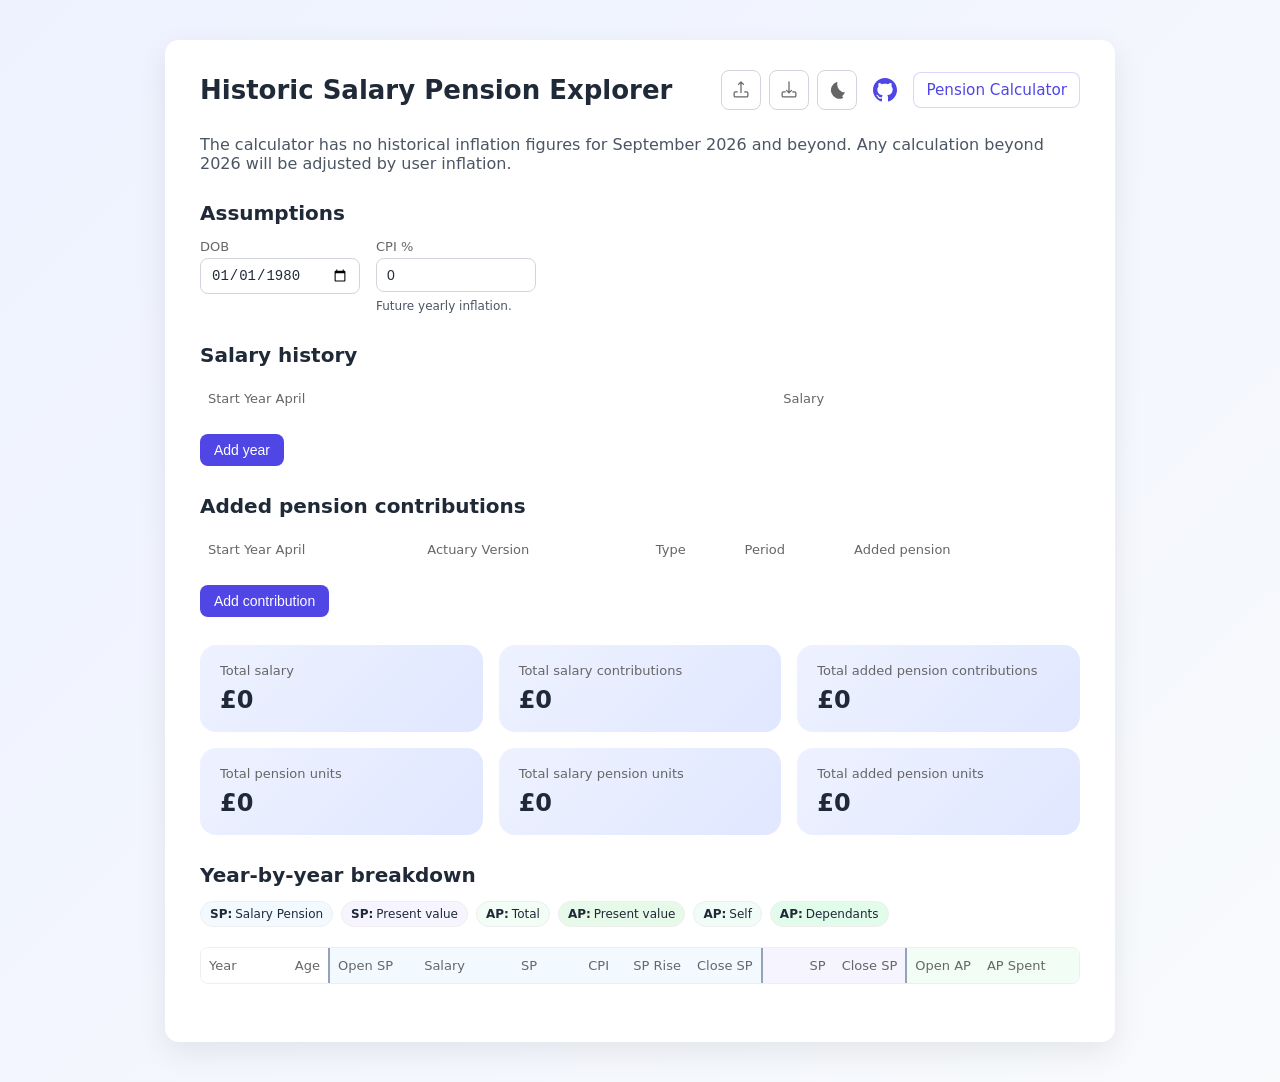
==== commit a4ac6acd: "added cpi input" ====
--- a/historic-salary/index.html
+++ b/historic-salary/index.html
@@ -16,24 +16,33 @@
             <div class="header-actions">
                 <input type="file" id="importFile" accept=".json" hidden>
 
-                <button type="button" class="theme-toggle" id="importBtn" title="Import Settings" aria-label="Import Settings">
+                <button type="button" class="theme-toggle" id="importBtn" title="Import Settings"
+                    aria-label="Import Settings">
                     <svg viewBox="0 0 24 24" fill="currentColor" width="24" height="24" aria-hidden="true">
-                        <path d="M11.47 1.72a.75.75 0 011.06 0l3 3a.75.75 0 01-1.06 1.06l-1.72-1.72V15a.75.75 0 01-1.5 0V4.06L9.53 5.78a.75.75 0 01-1.06-1.06l3-3zM3 15.75A2.25 2.25 0 015.25 13.5h2.25a.75.75 0 010 1.5H5.25a.75.75 0 00-.75.75v3c0 .414.336.75.75.75h13.5a.75.75 0 00.75-.75v-3a.75.75 0 00-.75-.75h-2.25a.75.75 0 010-1.5h2.25a2.25 2.25 0 012.25 2.25v3a2.25 2.25 0 01-2.25 2.25H5.25A2.25 2.25 0 013 18.75v-3z" />
+                        <path
+                            d="M11.47 1.72a.75.75 0 011.06 0l3 3a.75.75 0 01-1.06 1.06l-1.72-1.72V15a.75.75 0 01-1.5 0V4.06L9.53 5.78a.75.75 0 01-1.06-1.06l3-3zM3 15.75A2.25 2.25 0 015.25 13.5h2.25a.75.75 0 010 1.5H5.25a.75.75 0 00-.75.75v3c0 .414.336.75.75.75h13.5a.75.75 0 00.75-.75v-3a.75.75 0 00-.75-.75h-2.25a.75.75 0 010-1.5h2.25a2.25 2.25 0 012.25 2.25v3a2.25 2.25 0 01-2.25 2.25H5.25A2.25 2.25 0 013 18.75v-3z" />
                     </svg>
                 </button>
 
-                <button type="button" class="theme-toggle" id="exportBtn" title="Export Settings" aria-label="Export Settings">
+                <button type="button" class="theme-toggle" id="exportBtn" title="Export Settings"
+                    aria-label="Export Settings">
                     <svg viewBox="0 0 24 24" fill="currentColor" width="24" height="24" aria-hidden="true">
-                        <path d="M12 1.5a.75.75 0 01.75.75V13.69l1.72-1.72a.75.75 0 111.06 1.06l-3 3a.75.75 0 01-1.06 0l-3-3a.75.75 0 111.06-1.06l1.72 1.72V2.25A.75.75 0 0112 1.5zM3 15.75A2.25 2.25 0 015.25 13.5h2.25a.75.75 0 010 1.5H5.25a.75.75 0 00-.75.75v3c0 .414.336.75.75.75h13.5a.75.75 0 00.75-.75v-3a.75.75 0 00-.75-.75h-2.25a.75.75 0 010-1.5h2.25a2.25 2.25 0 012.25 2.25v3a2.25 2.25 0 01-2.25 2.25H5.25A2.25 2.25 0 013 18.75v-3z" />
+                        <path
+                            d="M12 1.5a.75.75 0 01.75.75V13.69l1.72-1.72a.75.75 0 111.06 1.06l-3 3a.75.75 0 01-1.06 0l-3-3a.75.75 0 111.06-1.06l1.72 1.72V2.25A.75.75 0 0112 1.5zM3 15.75A2.25 2.25 0 015.25 13.5h2.25a.75.75 0 010 1.5H5.25a.75.75 0 00-.75.75v3c0 .414.336.75.75.75h13.5a.75.75 0 00.75-.75v-3a.75.75 0 00-.75-.75h-2.25a.75.75 0 010-1.5h2.25a2.25 2.25 0 012.25 2.25v3a2.25 2.25 0 01-2.25 2.25H5.25A2.25 2.25 0 013 18.75v-3z" />
                     </svg>
                 </button>
 
-                <button type="button" class="theme-toggle" id="theme-toggle" title="Toggle dark mode" aria-label="Toggle dark mode">
-                    <svg class="icon-moon" viewBox="0 0 24 24" fill="currentColor" width="24" height="24" aria-hidden="true">
-                        <path d="M21.752 15.002A9.718 9.718 0 0112.478 3.34a.75.75 0 00-.926-.941A9.75 9.75 0 1018.6 21.867a.75.75 0 00-.849-1.865z" />
-                    </svg>
-                    <svg class="icon-sun" viewBox="0 0 24 24" fill="currentColor" width="24" height="24" aria-hidden="true">
-                        <path d="M12 2.25a.75.75 0 01.75.75v2.25a.75.75 0 01-1.5 0V3a.75.75 0 01.75-.75zM7.5 12a4.5 4.5 0 119 0 4.5 4.5 0 01-9 0zm11.394-5.834a.75.75 0 00-1.06-1.06l-1.591 1.59a.75.75 0 101.06 1.061l1.591-1.59zM21.75 12a.75.75 0 01-.75.75h-2.25a.75.75 0 010-1.5H21a.75.75 0 01.75.75zM17.834 18.894a.75.75 0 001.06-1.06l-1.59-1.591a.75.75 0 10-1.061 1.06l1.59 1.591zM12 18a.75.75 0 01.75.75V21a.75.75 0 01-1.5 0v-2.25A.75.75 0 0112 18zM7.758 17.303a.75.75 0 00-1.061-1.06l-1.591 1.59a.75.75 0 001.06 1.061l1.591-1.59zM6 12a.75.75 0 01-.75.75H3a.75.75 0 010-1.5h2.25A.75.75 0 016 12zM6.697 7.757a.75.75 0 001.06-1.06l-1.59-1.591a.75.75 0 00-1.061 1.06l1.59 1.591z" />
+                <button type="button" class="theme-toggle" id="theme-toggle" title="Toggle dark mode"
+                    aria-label="Toggle dark mode">
+                    <svg class="icon-moon" viewBox="0 0 24 24" fill="currentColor" width="24" height="24"
+                        aria-hidden="true">
+                        <path
+                            d="M21.752 15.002A9.718 9.718 0 0112.478 3.34a.75.75 0 00-.926-.941A9.75 9.75 0 1018.6 21.867a.75.75 0 00-.849-1.865z" />
+                    </svg>
+                    <svg class="icon-sun" viewBox="0 0 24 24" fill="currentColor" width="24" height="24"
+                        aria-hidden="true">
+                        <path
+                            d="M12 2.25a.75.75 0 01.75.75v2.25a.75.75 0 01-1.5 0V3a.75.75 0 01.75-.75zM7.5 12a4.5 4.5 0 119 0 4.5 4.5 0 01-9 0zm11.394-5.834a.75.75 0 00-1.06-1.06l-1.591 1.59a.75.75 0 101.06 1.061l1.591-1.59zM21.75 12a.75.75 0 01-.75.75h-2.25a.75.75 0 010-1.5H21a.75.75 0 01.75.75zM17.834 18.894a.75.75 0 001.06-1.06l-1.59-1.591a.75.75 0 10-1.061 1.06l1.59 1.591zM12 18a.75.75 0 01.75.75V21a.75.75 0 01-1.5 0v-2.25A.75.75 0 0112 18zM7.758 17.303a.75.75 0 00-1.061-1.06l-1.591 1.59a.75.75 0 001.06 1.061l1.591-1.59zM6 12a.75.75 0 01-.75.75H3a.75.75 0 010-1.5h2.25A.75.75 0 016 12zM6.697 7.757a.75.75 0 001.06-1.06l-1.59-1.591a.75.75 0 00-1.061 1.06l1.59 1.591z" />
                     </svg>
                 </button>
 
@@ -41,7 +50,8 @@
                     class="github-link" title="View source code on GitHub" aria-label="View source code on GitHub">
                     <svg width="24" height="24" viewBox="0 0 24 24" fill="currentColor" aria-hidden="true"
                         xmlns="http://www.w3.org/2000/svg">
-                        <path d="M12 0c-6.626 0-12 5.373-12 12 0 5.302 3.438 9.8 8.207 11.387.599.111.793-.261.793-.577v-2.234c-3.338.726-4.033-1.416-4.033-1.416-.546-1.387-1.333-1.756-1.333-1.756-1.089-.745.083-.729.083-.729 1.205.084 1.839 1.237 1.839 1.237 1.07 1.834 2.807 1.304 3.492.997.107-.775.418-1.305.762-1.604-2.665-.305-5.467-1.334-5.467-5.931 0-1.311.469-2.381 1.236-3.221-.124-.303-.535-1.524.117-3.176 0 0 1.008-.322 3.301 1.23.957-.266 1.983-.399 3.003-.404 1.02.005 2.047.138 3.006.404 2.291-1.552 3.297-1.23 3.297-1.23.653 1.653.242 2.874.118 3.176.77.84 1.235 1.911 1.235 3.221 0 4.609-2.807 5.624-5.479 5.921.43.372.823 1.102.823 2.222v3.293c0 .319.192.694.801.576 4.765-1.589 8.199-6.086 8.199-11.386 0-6.627-5.373-12-12-12z" />
+                        <path
+                            d="M12 0c-6.626 0-12 5.373-12 12 0 5.302 3.438 9.8 8.207 11.387.599.111.793-.261.793-.577v-2.234c-3.338.726-4.033-1.416-4.033-1.416-.546-1.387-1.333-1.756-1.333-1.756-1.089-.745.083-.729.083-.729 1.205.084 1.839 1.237 1.839 1.237 1.07 1.834 2.807 1.304 3.492.997.107-.775.418-1.305.762-1.604-2.665-.305-5.467-1.334-5.467-5.931 0-1.311.469-2.381 1.236-3.221-.124-.303-.535-1.524.117-3.176 0 0 1.008-.322 3.301 1.23.957-.266 1.983-.399 3.003-.404 1.02.005 2.047.138 3.006.404 2.291-1.552 3.297-1.23 3.297-1.23.653 1.653.242 2.874.118 3.176.77.84 1.235 1.911 1.235 3.221 0 4.609-2.807 5.624-5.479 5.921.43.372.823 1.102.823 2.222v3.293c0 .319.192.694.801.576 4.765-1.589 8.199-6.086 8.199-11.386 0-6.627-5.373-12-12-12z" />
                     </svg>
                 </a>
 
@@ -59,10 +69,18 @@
             </div>
 
             <div class="settings-grid">
+
                 <div class="field">
                     <label for="dob">DOB</label>
                     <input type="date" id="dob" value="1980-01-01" min="1977-04-06" max="2020-01-01">
                 </div>
+
+                <div class="field">
+                    <label>CPI %</label>
+                    <input type="number" id="cpi" value="0" min="0" max="50" step="0.1" required>
+                    <span class="help-text">Future yearly inflation.</span>
+                </div>
+
             </div>
         </section>
 
@@ -157,7 +175,8 @@
                 <span class="legend-item legend-ap-dependants"><strong>AP:</strong> Dependants</span>
             </div>
 
-            <div id="breakdown-column-controls" class="column-controls" aria-label="Breakdown table column controls"></div>
+            <div id="breakdown-column-controls" class="column-controls" aria-label="Breakdown table column controls">
+            </div>
 
             <div class="table-wrapper breakdown-wrapper">
                 <div class="breakdown-table-canvas">
@@ -198,8 +217,8 @@
                                 <th class="ap-info ap-dependants">AP Rise</th>
                                 <th class="ap-info ap-dependants">Close AP Dependants</th>
 
-                                <th class="info group-start">Pension Increase</th>
-                                <th class="info">Total Pension</th>
+                                <th class="info group-start">Pension Increase <span data-bind="current-year"></span></th>
+                                <th class="info">Total Pension <span data-bind="current-year"></span></th>
                             </tr>
                         </thead>
                         <tbody></tbody>
@@ -248,7 +267,8 @@
             <td><input type="number" class="added" value="0" min="0" step="100"></td>
 
             <td>
-                <button type="button" class="remove-row" title="Remove row" aria-label="Remove added pension row">✕</button>
+                <button type="button" class="remove-row" title="Remove row"
+                    aria-label="Remove added pension row">✕</button>
             </td>
         </tr>
     </template>
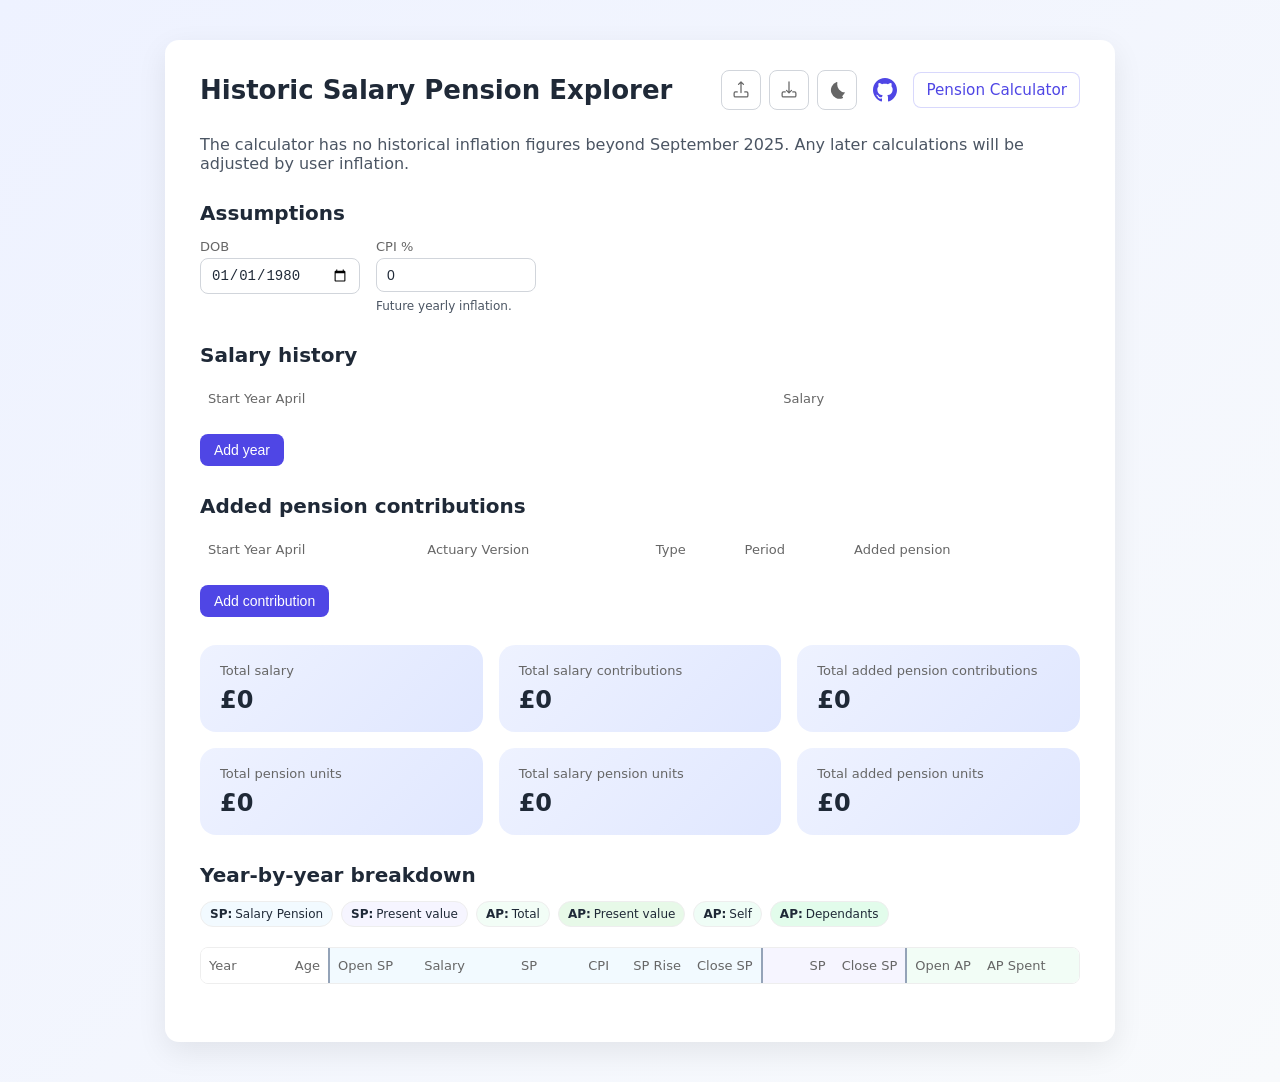
==== commit 74d97833: "update unit test work on load" ====
--- a/historic-salary/index.html
+++ b/historic-salary/index.html
@@ -14,9 +14,9 @@
             <h2>Historic Salary Pension Explorer</h2>
 
             <div class="header-actions">
-                <input type="file" id="importFile" accept=".json" hidden>
-
-                <button type="button" class="theme-toggle" id="importBtn" title="Import Settings"
+                <input type="file" id="import-file" accept=".json" hidden>
+
+                <button type="button" class="theme-toggle" id="import-btn" title="Import Settings"
                     aria-label="Import Settings">
                     <svg viewBox="0 0 24 24" fill="currentColor" width="24" height="24" aria-hidden="true">
                         <path
@@ -24,7 +24,7 @@
                     </svg>
                 </button>
 
-                <button type="button" class="theme-toggle" id="exportBtn" title="Export Settings"
+                <button type="button" class="theme-toggle" id="export-btn" title="Export Settings"
                     aria-label="Export Settings">
                     <svg viewBox="0 0 24 24" fill="currentColor" width="24" height="24" aria-hidden="true">
                         <path
@@ -60,7 +60,9 @@
         </header>
 
         <section class="section">
-            <p class="intro" id="inflation-info"></p>
+            <p class="intro" id="inflation-info">
+                The calculator has no historical inflation figures beyond September <span data-bind="last-year-of-cpi"></span>. 
+                Any later calculations will be adjusted by user inflation.</p>
         </section>
 
         <section class="section">
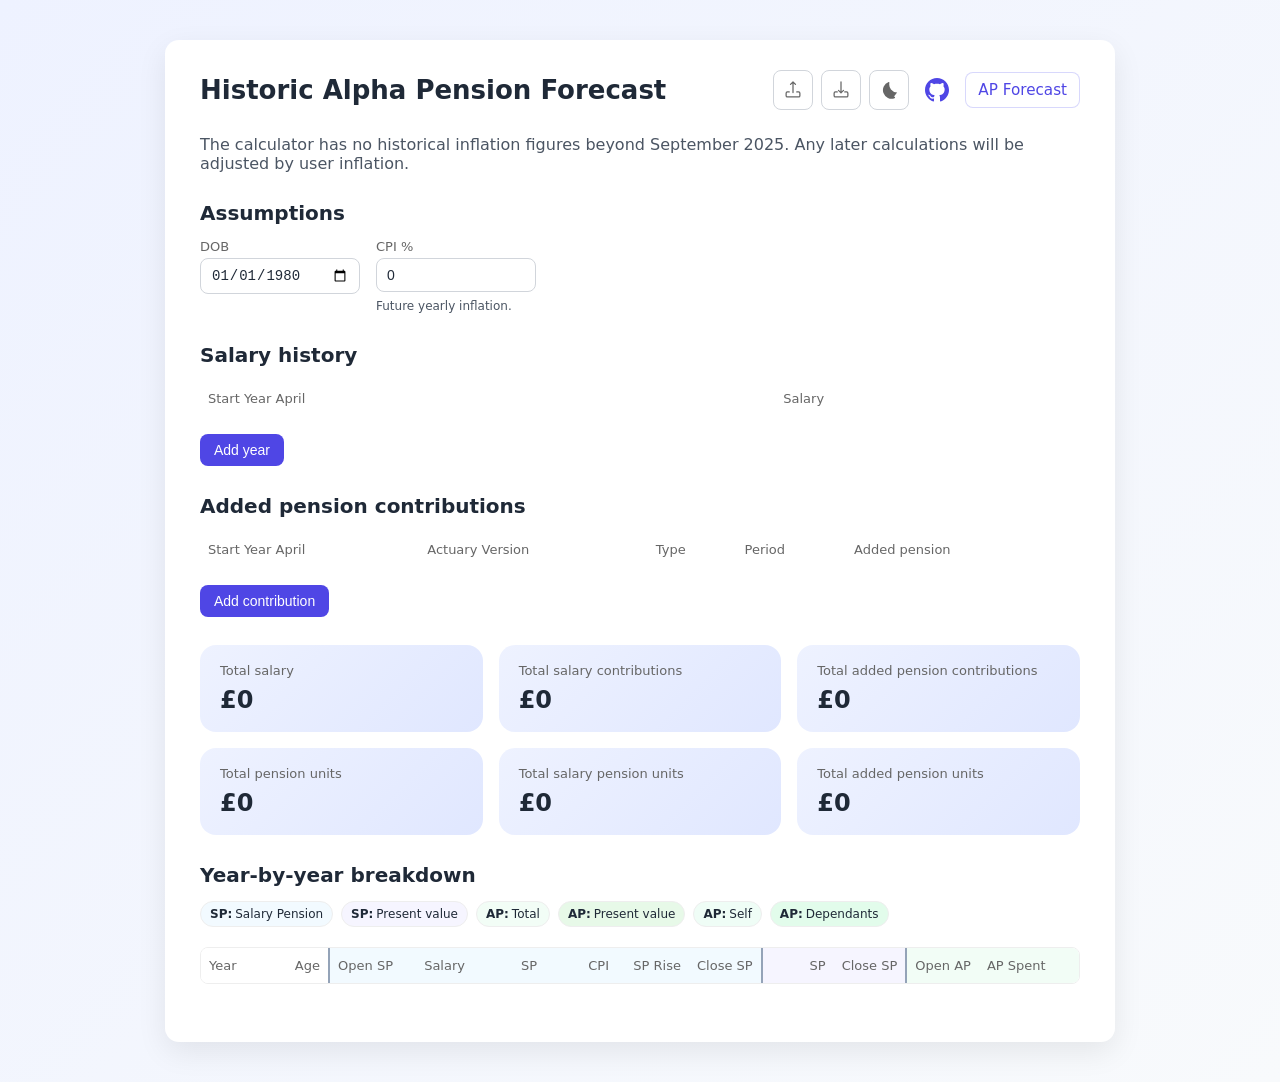
==== commit a55af7f5: "move file structure to a sensible order wip" ====
--- a/historic-salary/index.html
+++ b/historic-salary/index.html
@@ -4,14 +4,14 @@
 <head>
     <meta charset="UTF-8">
     <meta name="viewport" content="width=device-width, initial-scale=1.0">
-    <title>Historic Salary Pension Explorer</title>
+    <title>Historic Alpha Pension Forecast</title>
     <link rel="stylesheet" href="./style.css">
 </head>
 
 <body>
     <div class="container">
         <header class="header">
-            <h2>Historic Salary Pension Explorer</h2>
+            <h2>Historic Alpha Pension Forecast</h2>
 
             <div class="header-actions">
                 <input type="file" id="import-file" accept=".json" hidden>
@@ -55,7 +55,7 @@
                     </svg>
                 </a>
 
-                <a href="../index.html" class="secondary-link">Pension Calculator</a>
+                <a href="../pension-forecast/index.html" class="secondary-link">AP Forecast</a>
             </div>
         </header>
 
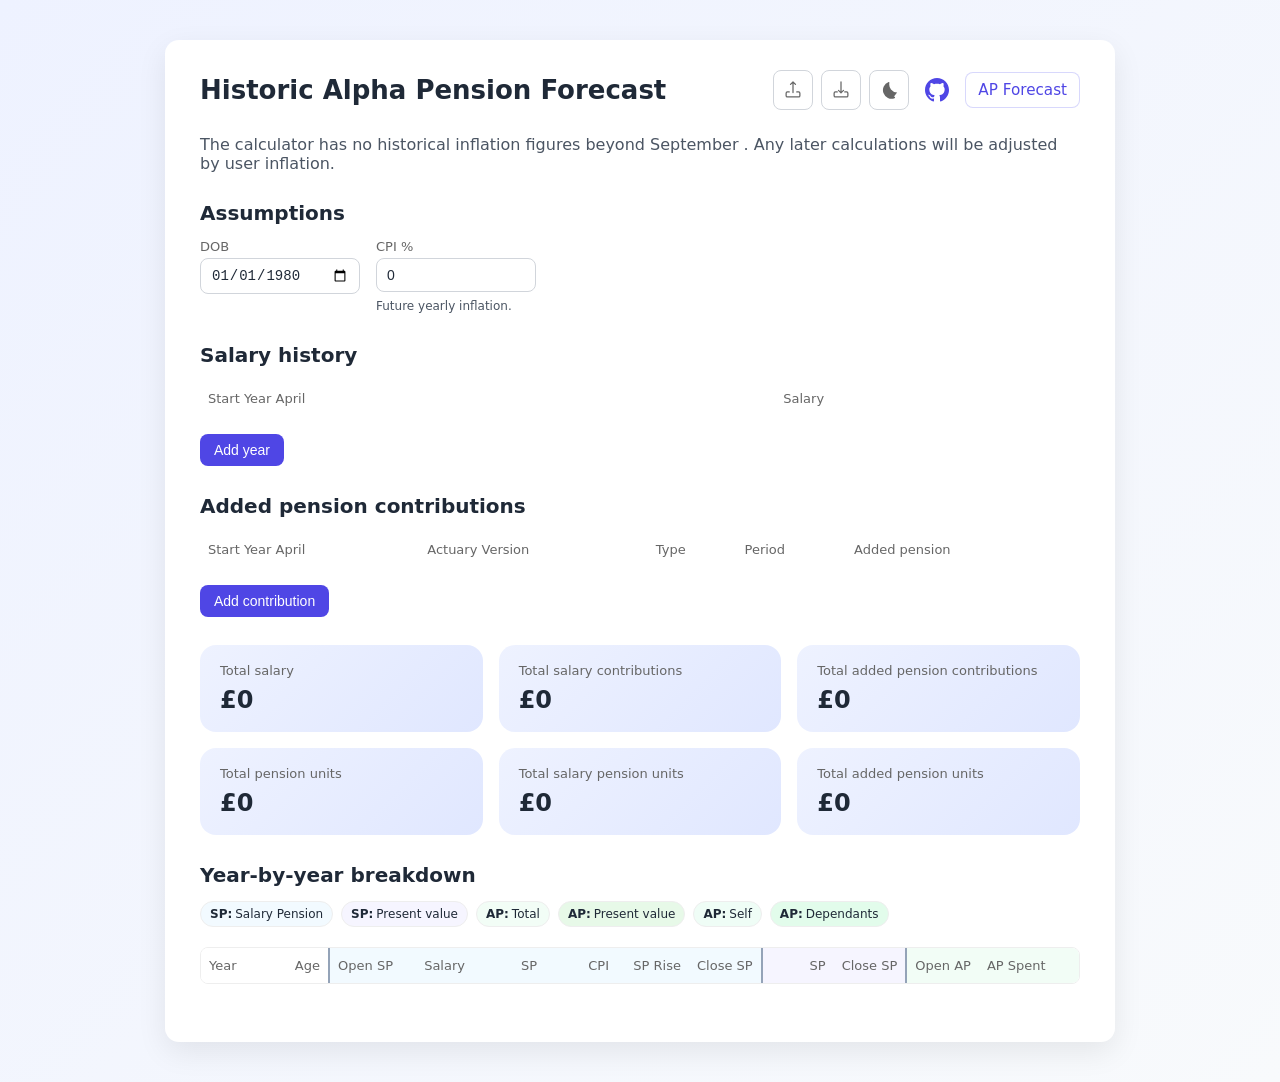
==== commit 333ce177: "summary year reflects las year of pension contribution" ====
--- a/historic-salary/index.html
+++ b/historic-salary/index.html
@@ -195,8 +195,8 @@
                                 <th class="sp-info">SP Rise</th>
                                 <th class="sp-info">Close SP</th>
 
-                                <th class="sp-info-extra group-start">SP <span data-bind="current-year"></span></th>
-                                <th class="sp-info-extra">Close SP <span data-bind="current-year"></span></th>
+                                <th class="sp-info-extra group-start">SP <span data-bind="latest-year"></span></th>
+                                <th class="sp-info-extra">Close SP <span data-bind="latest-year"></span></th>
 
                                 <th class="ap-info ap-total group-start">Open AP</th>
                                 <th class="ap-info ap-total">AP Spent</th>
@@ -204,8 +204,8 @@
                                 <th class="ap-info ap-total">AP Rise</th>
                                 <th class="ap-info ap-total">Close AP</th>
 
-                                <th class="ap-info-extra group-start">AP <span data-bind="current-year"></span></th>
-                                <th class="ap-info-extra">Close AP <span data-bind="current-year"></span></th>
+                                <th class="ap-info-extra group-start">AP <span data-bind="latest-year"></span></th>
+                                <th class="ap-info-extra">Close AP <span data-bind="latest-year"></span></th>
 
                                 <th class="ap-info ap-self group-start">Open AP Self</th>
                                 <th class="ap-info ap-self">AP Spent</th>
@@ -219,8 +219,8 @@
                                 <th class="ap-info ap-dependants">AP Rise</th>
                                 <th class="ap-info ap-dependants">Close AP Dependants</th>
 
-                                <th class="info group-start">Pension Increase <span data-bind="current-year"></span></th>
-                                <th class="info">Total Pension <span data-bind="current-year"></span></th>
+                                <th class="info group-start">Pension Increase <span data-bind="latest-year"></span></th>
+                                <th class="info">Total Pension <span data-bind="latest-year"></span></th>
                             </tr>
                         </thead>
                         <tbody></tbody>
@@ -232,7 +232,7 @@
 
     <template id="salary-row">
         <tr>
-            <td><input type="number" class="year" value="2024" min="2016" max="2025"></td>
+            <td><input type="number" class="year" data-bind="current-year" min="2016"></td>
             <td><input type="number" class="salary" value="40000" min="0" step="100"></td>
             <td>
                 <button type="button" class="remove-row" title="Remove row" aria-label="Remove salary row">✕</button>
@@ -242,7 +242,7 @@
 
     <template id="added-row">
         <tr>
-            <td><input type="number" class="year" value="2024" min="2016" max="2025"></td>
+            <td><input type="number" class="year" data-bind="current-year" min="2016" ></td>
 
             <td>
                 <select class="actuary-version">
